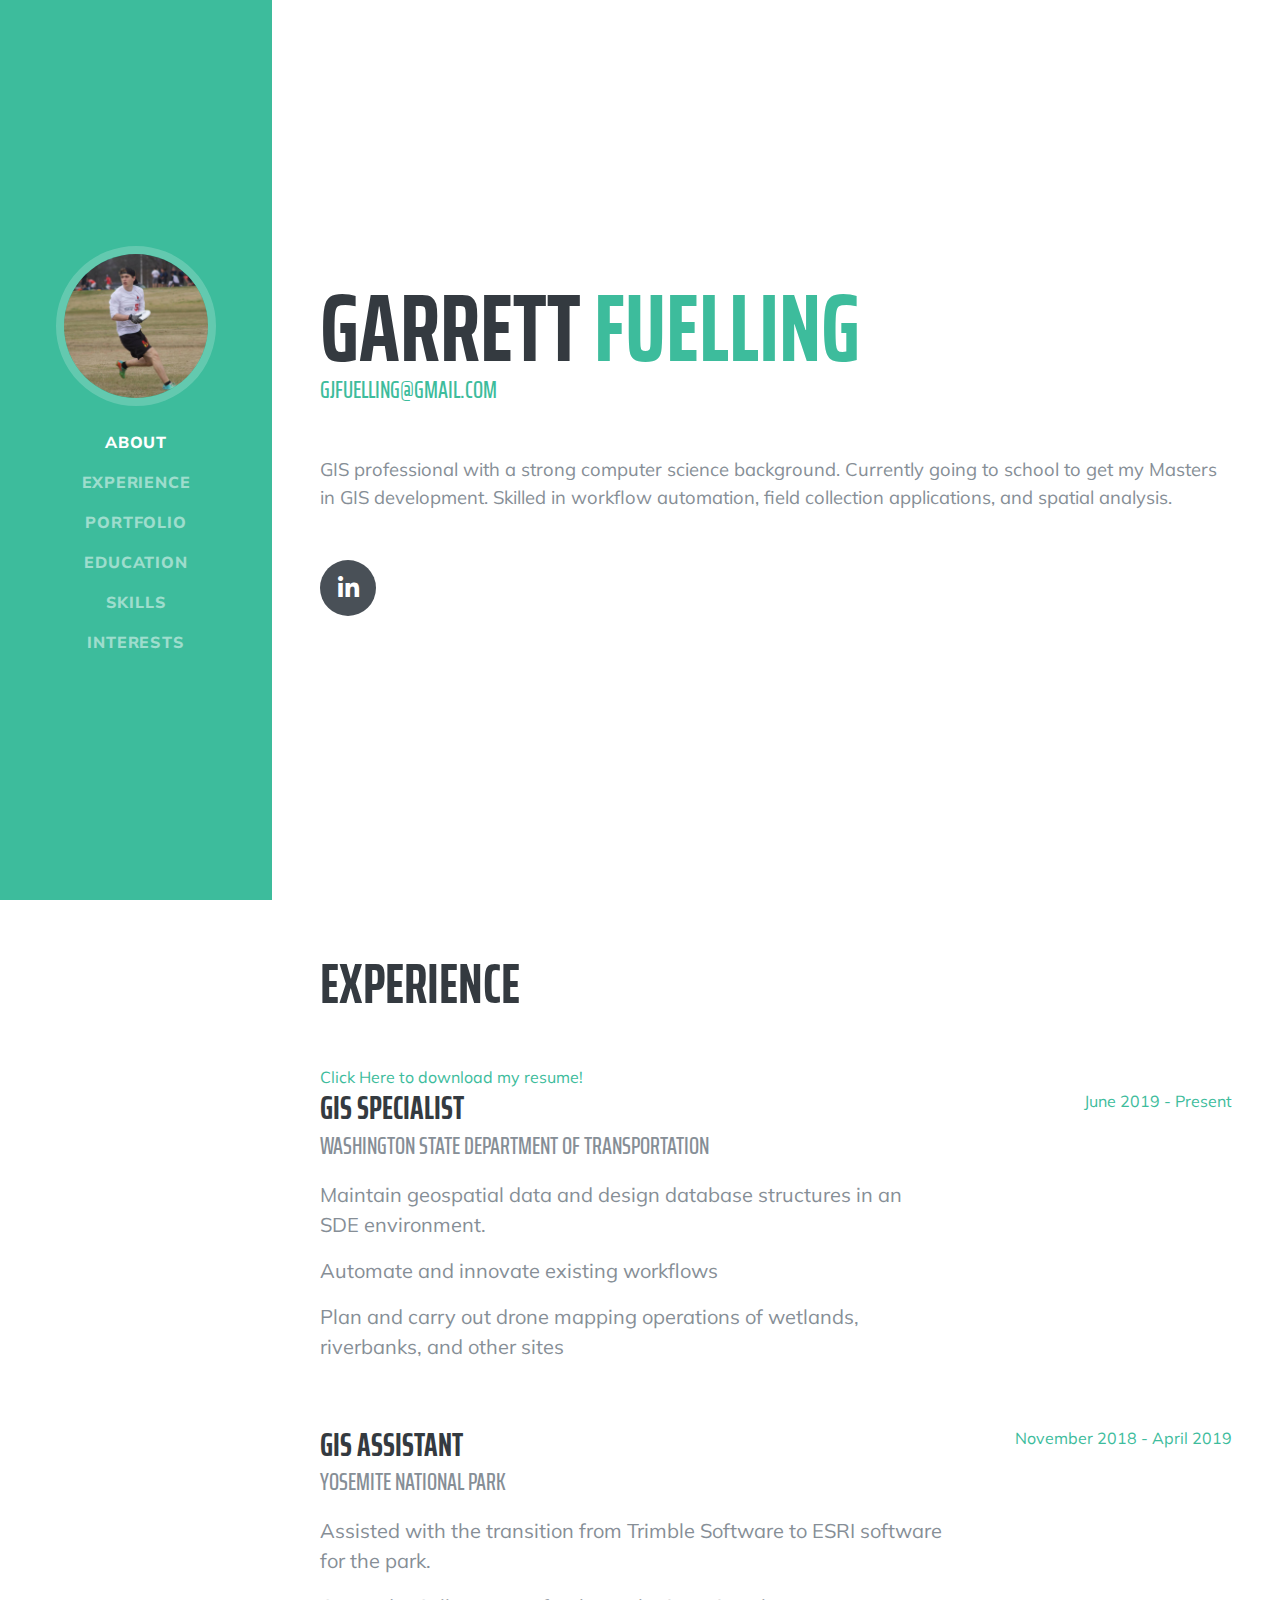
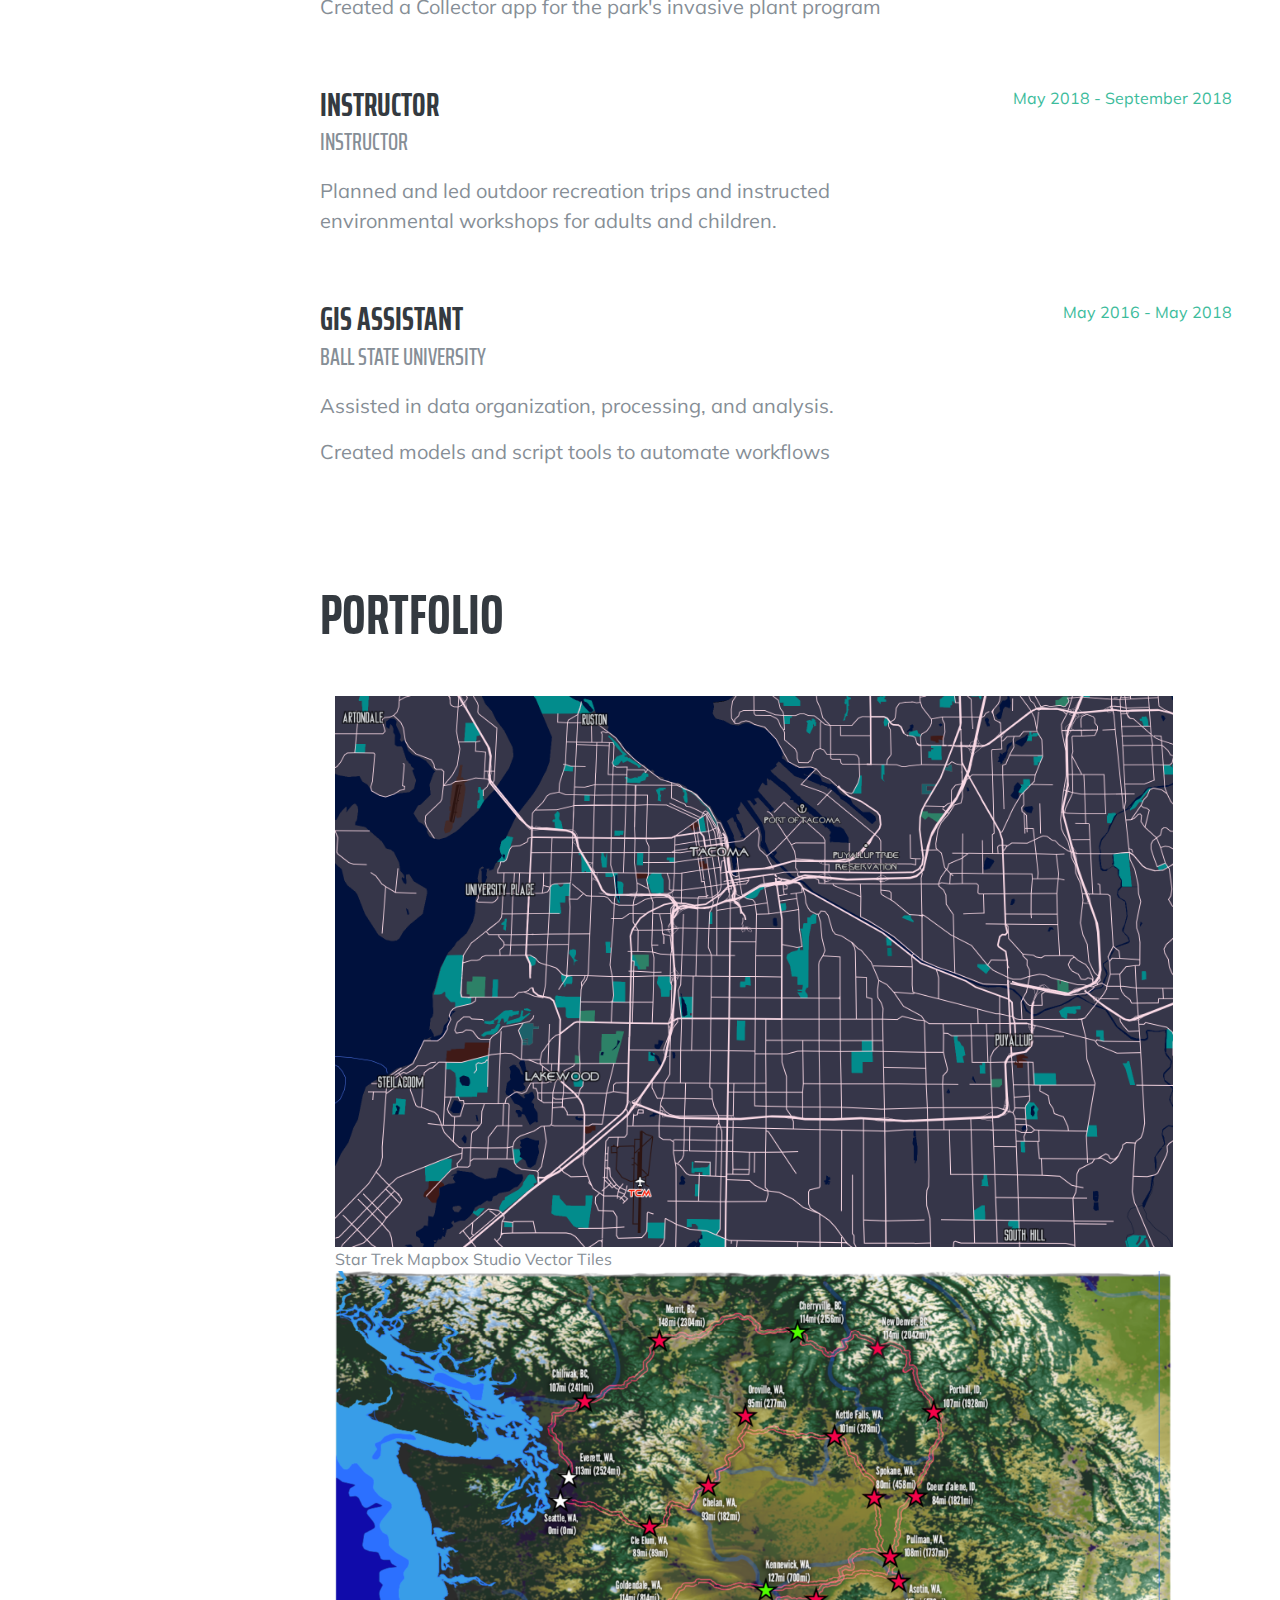
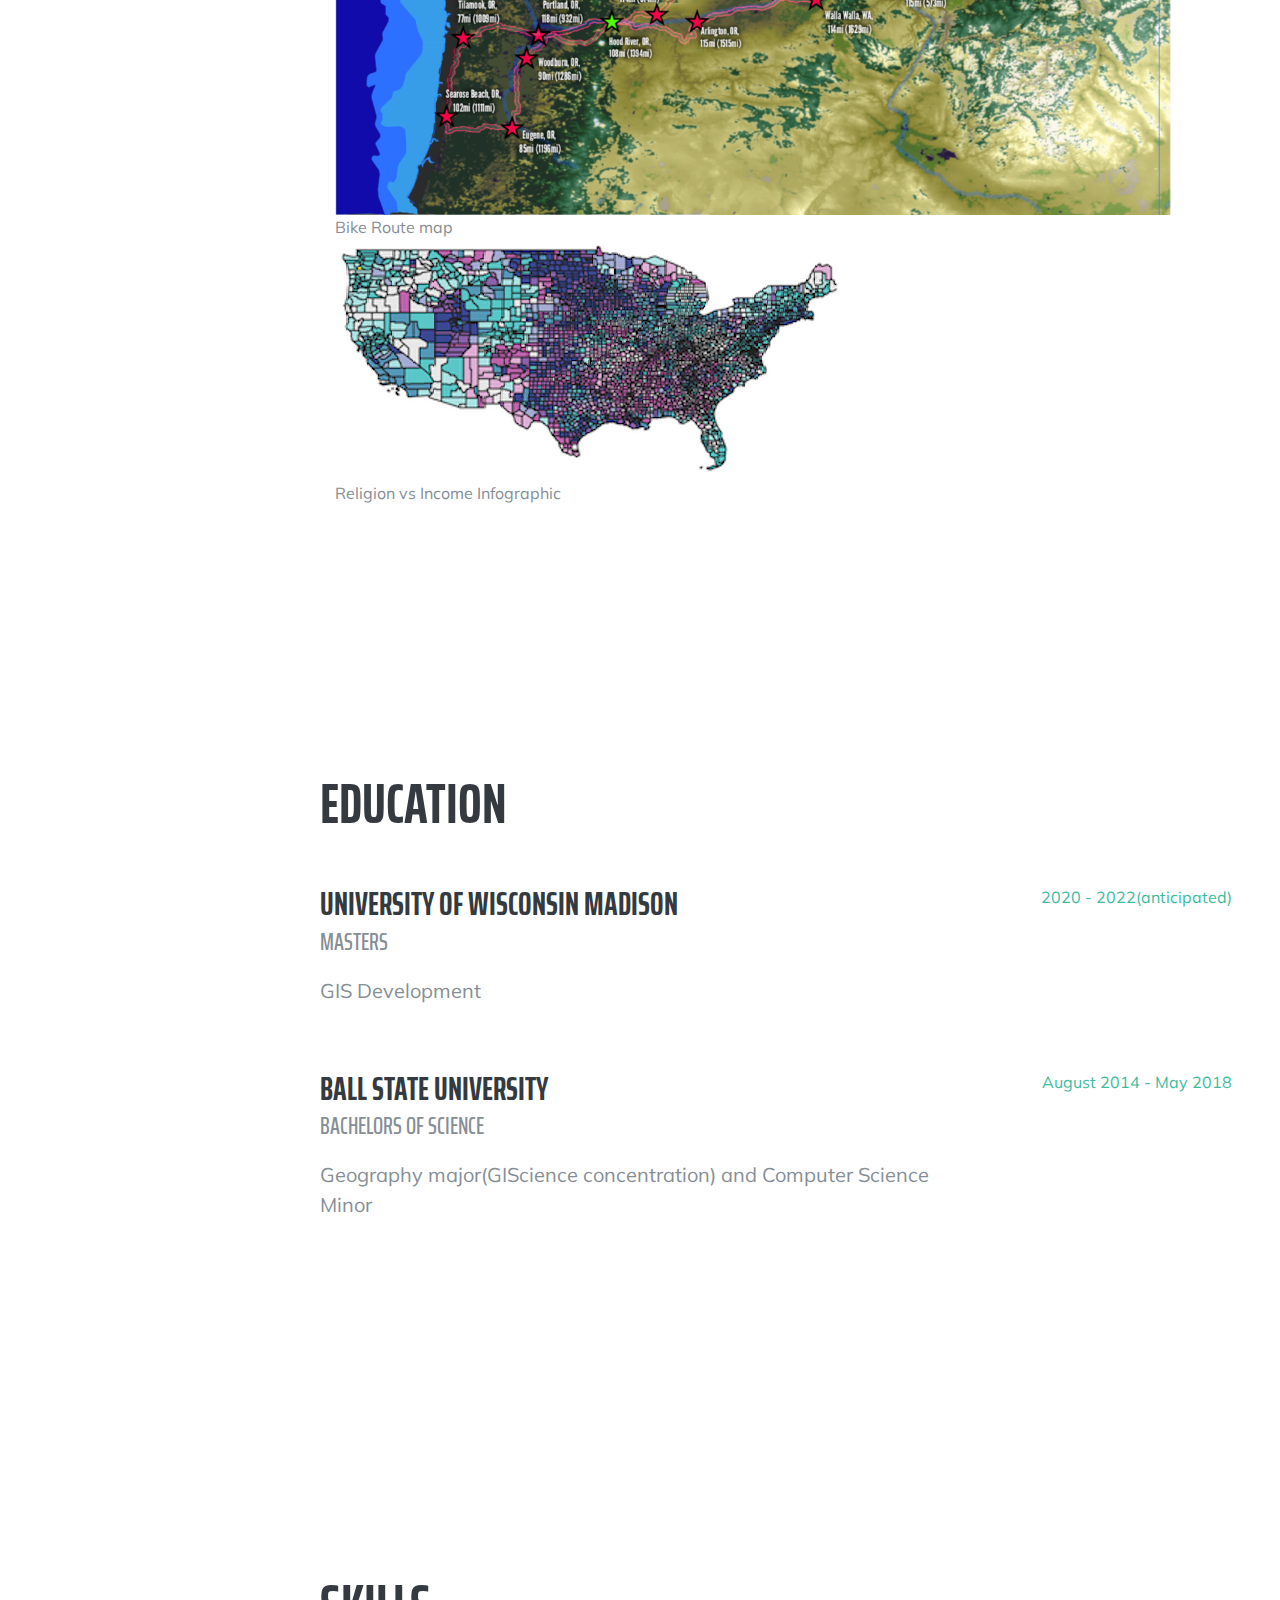
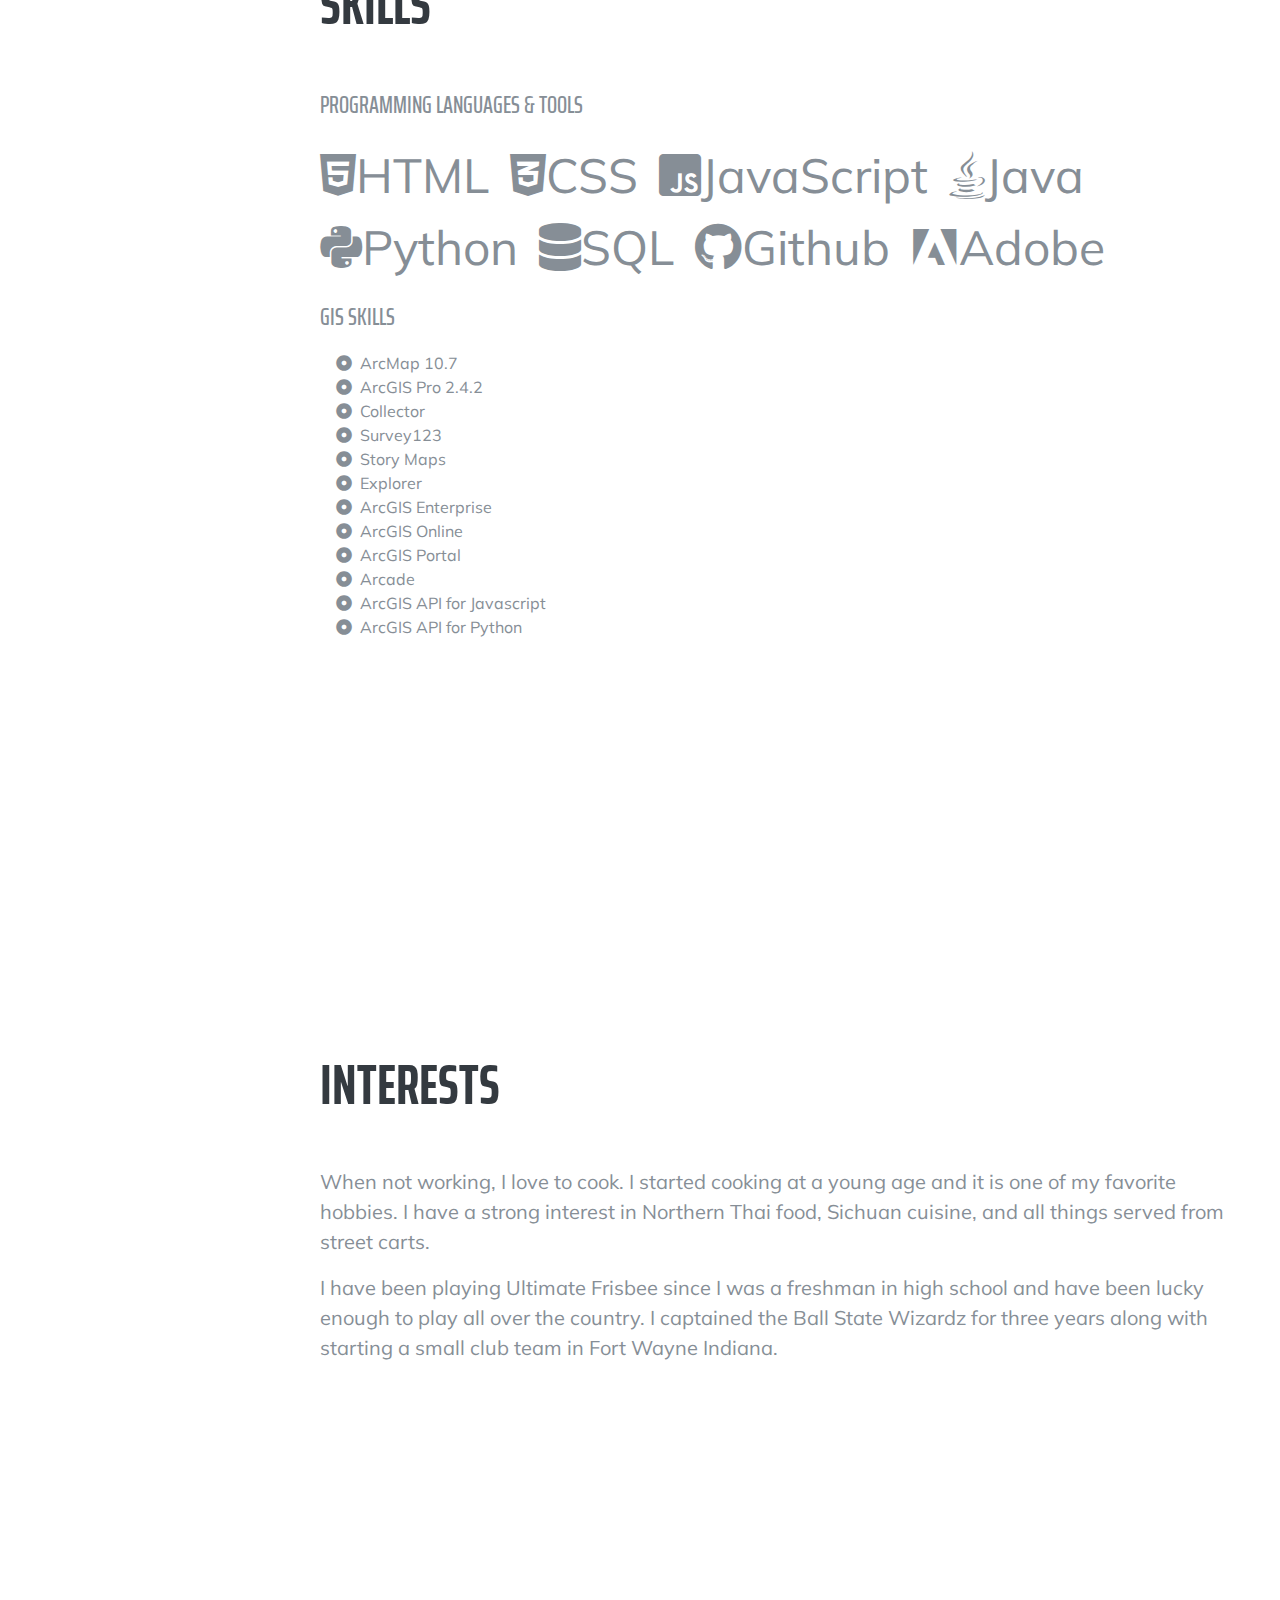
==== index.html @ 29311e6e "Add files via upload" ====
<!DOCTYPE html>
<html lang="en">

<head>

  <meta charset="utf-8">
  <meta name="viewport" content="width=device-width, initial-scale=1, shrink-to-fit=no">
  <meta name="description" content="">
  <meta name="author" content="">

  <title>GarrettFuellingPortfolio</title>

  <!-- Bootstrap core CSS -->
  <link href="vendor/bootstrap/css/bootstrap.min.css" rel="stylesheet">

  <!-- Custom fonts for this template -->
  <link href="https://fonts.googleapis.com/css?family=Saira+Extra+Condensed:500,700" rel="stylesheet">
  <link href="https://fonts.googleapis.com/css?family=Muli:400,400i,800,800i" rel="stylesheet">
  <link href="vendor/fontawesome-free/css/all.min.css" rel="stylesheet">

  <!-- Custom styles for this template -->
  <link href="css/resume.css" rel="stylesheet">

</head>

<body id="page-top">

  <nav class="navbar navbar-expand-lg navbar-dark bg-primary fixed-top" id="sideNav">
    <a class="navbar-brand js-scroll-trigger" href="#page-top">
      <span class="d-block d-lg-none">Garrett Fuelling</span>
      <span class="d-none d-lg-block">
        <img class="img-fluid img-profile rounded-circle mx-auto mb-2" src="assets/Full_Screen_Frisbee.jpg" alt="">
      </span>
    </a>
    <button class="navbar-toggler" type="button" data-toggle="collapse" data-target="#navbarSupportedContent" aria-controls="navbarSupportedContent" aria-expanded="false" aria-label="Toggle navigation">
      <span class="navbar-toggler-icon"></span>
    </button>
    <div class="collapse navbar-collapse" id="navbarSupportedContent">
      <ul class="navbar-nav">
        <li class="nav-item">
          <a class="nav-link js-scroll-trigger" href="#about">About</a>
        </li>
        <li class="nav-item">
          <a class="nav-link js-scroll-trigger" href="#experience">Experience</a>
        </li>
        <li class="nav-item">
          <a class="nav-link js-scroll-trigger" href="#portfolio">Portfolio</a>
        </li>
        <li class="nav-item">
          <a class="nav-link js-scroll-trigger" href="#education">Education</a>
        </li>
        <li class="nav-item">
          <a class="nav-link js-scroll-trigger" href="#skills">Skills</a>
        </li>
        <li class="nav-item">
          <a class="nav-link js-scroll-trigger" href="#interests">Interests</a>
        </li>
      </ul>
    </div>
  </nav>

  <div class="container-fluid p-0">

    <section class="resume-section p-3 p-lg-5 d-flex align-items-center" id="about">
      <div class="w-100">
        <h1 class="mb-0">Garrett
          <span class="text-primary">Fuelling</span>
        </h1>
        <div class="subheading mb-5">
          <a href="mailto:gjfuelling@gmail.com">gjfuelling@gmail.com</a>
        </div>
        <p class="lead mb-5">GIS professional with a strong computer science background. Currently going to school to get my Masters in GIS development. Skilled in workflow automation, field collection applications, and spatial analysis.</p>
        <div class="social-icons">
          <a href="https://www.linkedin.com/in/garrett-fuelling-429105181/">
            <i class="fab fa-linkedin-in"></i>
          </a>
          <!-- <a href="#">
            <i class="fab fa-github"></i>
          </a> -->
        </div>
      </div>
    </section>

    <hr class="m-0">

    <section class="resume-section p-3 p-lg-5 d-flex justify-content-center" id="experience">
      <div class="w-100">
        <h2 class="mb-5">Experience</h2>
<a href ="assets/Resume_4_27.pdf">Click Here to download my resume!</a>
        <div class="resume-item d-flex flex-column flex-md-row justify-content-between mb-5">
          <div class="resume-content">
            <h3 class="mb-0">GIS Specialist</h3>
            <div class="subheading mb-3">Washington State Department of Transportation</div>
            <p>Maintain geospatial data and design database structures in an SDE environment.</p>
            <p>Automate and innovate existing workflows</p>
            <p>Plan and carry out drone mapping operations of wetlands, riverbanks, and other sites</p>
          </div>
          <div class="resume-date text-md-right">
            <span class="text-primary">June 2019 - Present</span>
          </div>
        </div>

        <div class="resume-item d-flex flex-column flex-md-row justify-content-between mb-5">
          <div class="resume-content">
            <h3 class="mb-0">GIS Assistant</h3>
            <div class="subheading mb-3">Yosemite National Park</div>
            <p>Assisted with the transition from Trimble Software to ESRI software for the park.</p>
            <p>Created a Collector app for the park's invasive plant program</p>
          </div>
          <div class="resume-date text-md-right">
            <span class="text-primary">November 2018 - April 2019</span>
          </div>
        </div>

        <div class="resume-item d-flex flex-column flex-md-row justify-content-between mb-5">
          <div class="resume-content">
            <h3 class="mb-0">Instructor</h3>
            <div class="subheading mb-3">Instructor</div>
            <p>Planned and led outdoor recreation trips and instructed environmental workshops for adults and children.</p>
          </div>
          <div class="resume-date text-md-right">
            <span class="text-primary">May 2018 - September 2018</span>
          </div>
        </div>

        <div class="resume-item d-flex flex-column flex-md-row justify-content-between">
          <div class="resume-content">
            <h3 class="mb-0">GIS Assistant</h3>
            <div class="subheading mb-3">Ball State University</div>
            <p>Assisted in data organization, processing, and analysis.</p>
            <p>Created models and script tools to automate workflows</p>
          </div>
          <div class="resume-date text-md-right">
            <span class="text-primary">May 2016 - May 2018</span>
          </div>
        </div>

      </div>

    </section>

  <hr class="m-0">

  <!-- <div class="w-100">
  <h2 class="mb-5">Portfolio</h2> -->

<section class="resume-section p-3 p-lg-5 d-flex align-items-center" id="portfolio">
  <div class="w-100">
    <h2 class="mb-5">Portfolio</h2>
  <div class="container">
    <div class="thumbnail portfolio-thumbnail">
          <a href="portfolio/StarTrek.html">
            <img class="link_image" src="assets/StarTrekMapbox.png" alt="Star Trek Mapbox"/>
          </a>
          <br>Star Trek Mapbox Studio Vector Tiles
        </div>
      </div>
      <div class="container">
        <div class="thumbnail portfolio-thumbnail">
          <a href="portfolio/BikeRoute.html">
            <img class="link_image" src="assets/Lab2thumbnail.png" alt="Bike Route Map" />
          </a>
          <br>Bike Route map
        </div>
      </div>
      <div class="container">
        <div class="thumbnail portfolio-thumbnail">
          <a href="portfolio/Infographic.html">
            <img class="link_image" src="assets/Test2.png" alt="Religion vs Income" />
          </a>
          <br>Religion vs Income Infographic
        </div>
      </div>
    </div>
  </div>
</div>
</section>

    <section class="resume-section p-3 p-lg-5 d-flex align-items-center" id="education">
      <div class="w-100">
        <h2 class="mb-5">Education</h2>

        <div class="resume-item d-flex flex-column flex-md-row justify-content-between mb-5">
          <div class="resume-content">
            <h3 class="mb-0">University of Wisconsin Madison</h3>
            <div class="subheading mb-3">Masters</div>
            <p>GIS Development</p>
          </div>
          <div class="resume-date text-md-right">
            <span class="text-primary">2020 - 2022(anticipated)</span>
          </div>
        </div>

        <div class="resume-item d-flex flex-column flex-md-row justify-content-between">
          <div class="resume-content">
            <h3 class="mb-0">Ball State University</h3>
            <div class="subheading mb-3">Bachelors of Science</div>
            <p>Geography major(GIScience concentration) and Computer Science Minor</p>
          </div>
          <div class="resume-date text-md-right">
            <span class="text-primary">August 2014 - May 2018</span>
          </div>
        </div>

      </div>
    </section>

    <hr class="m-0">

    <section class="resume-section p-3 p-lg-5 d-flex align-items-center" id="skills">
      <div class="w-100">
        <h2 class="mb-5">Skills</h2>

        <div class="subheading mb-3">Programming Languages &amp; Tools</div>
        <ul class="list-inline dev-icons">
          <li class="list-inline-item">
            <i class="fab fa-html5"></i>HTML
          </li>
          <li class="list-inline-item">
            <i class="fab fa-css3-alt"></i>CSS
          </li>
          <li class="list-inline-item">
            <i class="fab fa-js-square"></i>JavaScript
          </li>
          <li class="list-inline-item">
            <i class="fab fa-java"></i>Java
          </li>
          <li class="list-inline-item">
            <i class="fab fa-python"></i>Python
          </li>
          <li class="list-inline-item">
            <i class="fas fa-database"></i>SQL
          </li>
          <li class="list-inline-item">
            <i class="fab fa-github"></i>Github
          </li>
          <li class="list-inline-item">
            <i class="fab fa-adobe"></i>Adobe
          </li>
        </ul>

        <div class="subheading mb-3">GIS skills</div>
        <ul class="fa-ul mb-0">
          <li>
            <i class="fa-li fa fa-dot-circle"></i>
            ArcMap 10.7</li>
          <li>
            <i class="fa-li fa fa-dot-circle"></i>
            ArcGIS Pro 2.4.2</li>
          <li>
            <i class="fa-li fa fa-dot-circle"></i>
            Collector</li>
          <li>
            <i class="fa-li fa fa-dot-circle"></i>
            Survey123</li>
          <li>
            <i class="fa-li fa fa-dot-circle"></i>
            Story Maps</li>
          <li>
            <i class="fa-li fa fa-dot-circle"></i>
            Explorer</li>
          <li>
            <i class="fa-li fa fa-dot-circle"></i>
            ArcGIS Enterprise</li>
          <li>
            <i class="fa-li fa fa-dot-circle"></i>
            ArcGIS Online</li>
          <li>
            <i class="fa-li fa fa-dot-circle"></i>
            ArcGIS Portal</li>
          <li>
            <i class="fa-li fa fa-dot-circle"></i>
            Arcade</li>
          <li>
            <i class="fa-li fa fa-dot-circle"></i>
            ArcGIS API for Javascript</li>
          <li>
            <i class="fa-li fa fa-dot-circle"></i>
            ArcGIS API for Python</li>
        </ul>
      </div>
    </section>

    <hr class="m-0">

    <section class="resume-section p-3 p-lg-5 d-flex align-items-center" id="interests">
      <div class="w-100">
        <h2 class="mb-5">Interests</h2>
        <p>When not working, I love to cook. I started cooking at a young age and it is one of my favorite hobbies. I have a strong interest in Northern Thai food, Sichuan cuisine, and all things served from street carts.</p>
        <p class="mb-0">I have been playing Ultimate Frisbee since I was a freshman in high school and have been lucky enough to play all over the country. I captained the Ball State Wizardz for three years along with starting a small club team in Fort Wayne Indiana.</p>
      </div>
    </section>

    <hr class="m-0">

    <!-- <section class="resume-section p-3 p-lg-5 d-flex align-items-center" id="awards">
      <div class="w-100">
        <h2 class="mb-5">Awards &amp; Certifications</h2>
        <ul class="fa-ul mb-0">
          <li>
            <i class="fa-li fa fa-trophy text-warning"></i>
            Google Analytics Certified Developer</li>
          <li>
            <i class="fa-li fa fa-trophy text-warning"></i>
            Mobile Web Specialist - Google Certification</li>
          <li>
            <i class="fa-li fa fa-trophy text-warning"></i>
            1<sup>st</sup>
            Place - University of Colorado Boulder - Emerging Tech Competition 2009</li>
          <li>
            <i class="fa-li fa fa-trophy text-warning"></i>
            1<sup>st</sup>
            Place - University of Colorado Boulder - Adobe Creative Jam 2008 (UI Design Category)</li>
          <li>
            <i class="fa-li fa fa-trophy text-warning"></i>
            2<sup>nd</sup>
            Place - University of Colorado Boulder - Emerging Tech Competition 2008</li>
          <li>
            <i class="fa-li fa fa-trophy text-warning"></i>
            1<sup>st</sup>
            Place - James Buchanan High School - Hackathon 2006</li>
          <li>
            <i class="fa-li fa fa-trophy text-warning"></i>
            3<sup>rd</sup>
            Place - James Buchanan High School - Hackathon 2005</li>
        </ul>
      </div>
    </section> -->

  </div>

  <!-- Bootstrap core JavaScript -->
  <script src="vendor/jquery/jquery.min.js"></script>
  <script src="vendor/bootstrap/js/bootstrap.bundle.min.js"></script>

  <!-- Plugin JavaScript -->
  <script src="vendor/jquery-easing/jquery.easing.min.js"></script>

  <!-- Custom scripts for this template -->
  <script src="js/resume.min.js"></script>

</body>

</html>
---- css/resume.css ----
/*!
 * Start Bootstrap - Resume v5.0.8 (https://startbootstrap.com/template-overviews/resume)
 * Copyright 2013-2019 Start Bootstrap
 * Licensed under MIT (https://github.com/BlackrockDigital/startbootstrap-resume/blob/master/LICENSE)
 */

body {
  font-family: 'Muli', -apple-system, BlinkMacSystemFont, 'Segoe UI', Roboto, 'Helvetica Neue', Arial, sans-serif, 'Apple Color Emoji', 'Segoe UI Emoji', 'Segoe UI Symbol', 'Noto Color Emoji';
  padding-top: 54px;
  color: #868e96;
}

@media (min-width: 992px) {
  body {
    padding-top: 0;
    padding-left: 17rem;
  }
}

h1,
h2,
h3,
h4,
h5,
h6 {
  font-family: 'Saira Extra Condensed', -apple-system, BlinkMacSystemFont, 'Segoe UI', Roboto, 'Helvetica Neue', Arial, sans-serif, 'Apple Color Emoji', 'Segoe UI Emoji', 'Segoe UI Symbol', 'Noto Color Emoji';
  font-weight: 700;
  text-transform: uppercase;
  color: #343a40;
}

h1 {
  font-size: 6rem;
  line-height: 5.5rem;
}

h2 {
  font-size: 3.5rem;
}

h3 {
  font-size: 2rem;
}

p.lead {
  font-size: 1.15rem;
  font-weight: 400;
}

.subheading {
  text-transform: uppercase;
  font-weight: 500;
  font-family: 'Saira Extra Condensed', -apple-system, BlinkMacSystemFont, 'Segoe UI', Roboto, 'Helvetica Neue', Arial, sans-serif, 'Apple Color Emoji', 'Segoe UI Emoji', 'Segoe UI Symbol', 'Noto Color Emoji';
  font-size: 1.5rem;
}

.social-icons a {
  display: inline-block;
  height: 3.5rem;
  width: 3.5rem;
  background-color: #495057;
  color: #fff !important;
  border-radius: 100%;
  text-align: center;
  font-size: 1.5rem;
  line-height: 3.5rem;
  margin-right: 1rem;
}

.social-icons a:last-child {
  margin-right: 0;
}

.social-icons a:hover {
  background-color: #BD5D38;
}

.dev-icons {
  font-size: 3rem;
}

.dev-icons .list-inline-item i:hover {
  color: #BD5D38;
}

#sideNav .navbar-nav .nav-item .nav-link {
  font-weight: 800;
  letter-spacing: 0.05rem;
  text-transform: uppercase;
}

#sideNav .navbar-toggler:focus {
  outline-color: #3DBC9C;
}

@media (min-width: 992px) {
  #sideNav {
    text-align: center;
    position: fixed;
    top: 0;
    left: 0;
    display: flex;
    flex-direction: column;
    width: 17rem;
    height: 100vh;
  }
  #sideNav .navbar-brand {
    display: flex;
    margin: auto auto 0;
    padding: 0.5rem;
  }
  #sideNav .navbar-brand .img-profile {
    max-width: 10rem;
    max-height: 10rem;
    border: 0.5rem solid rgba(255, 255, 255, 0.2);
  }
  #sideNav .navbar-collapse {
    display: flex;
    align-items: flex-start;
    flex-grow: 0;
    width: 100%;
    margin-bottom: auto;
  }
  #sideNav .navbar-collapse .navbar-nav {
    flex-direction: column;
    width: 100%;
  }
  #sideNav .navbar-collapse .navbar-nav .nav-item {
    display: block;
  }
  #sideNav .navbar-collapse .navbar-nav .nav-item .nav-link {
    display: block;
  }
}

section.resume-section {
  padding-top: 5rem !important;
  padding-bottom: 5rem !important;
  max-width: 75rem;
}

section.resume-section .resume-item .resume-date {
  min-width: none;
}

@media (min-width: 768px) {
  section.resume-section {
    min-height: 100vh;
  }
  section.resume-section .resume-item .resume-date {
    min-width: 18rem;
  }
}

@media (min-width: 992px) {
  section.resume-section {
    padding-top: 3rem !important;
    padding-bottom: 3rem !important;
  }
}

.bg-primary {
  background-color: #3DBC9C !important;
}

.text-primary {
  color: #3DBC9C !important;
}

a {
  color: #3DBC9C;
}

a:hover, a:focus, a:active {
  color: #824027;
}

/*** Portfolio pieces ***/
.portfolio-thumbnail {
  background-color: #fff;
  border-color: #3DBC9C;
  border-width: 2px;
  width: 95%;
}

.portfolio-thumbnail:hover {
  border-color: #EF9088;
}

.portfolio-title {
  font-weight: bold;
}

#about-world {
  max-height: 200px;
}

.resume h3 {
  font-weight: bold;
}

hr {
  border-color: white;
  border-width: 2px;
}

p {
  font-size: 20px;
}

a {
  color: #3DBC9C;
}

img.link_image {
  max-width: 100%;
  height: auto;
}
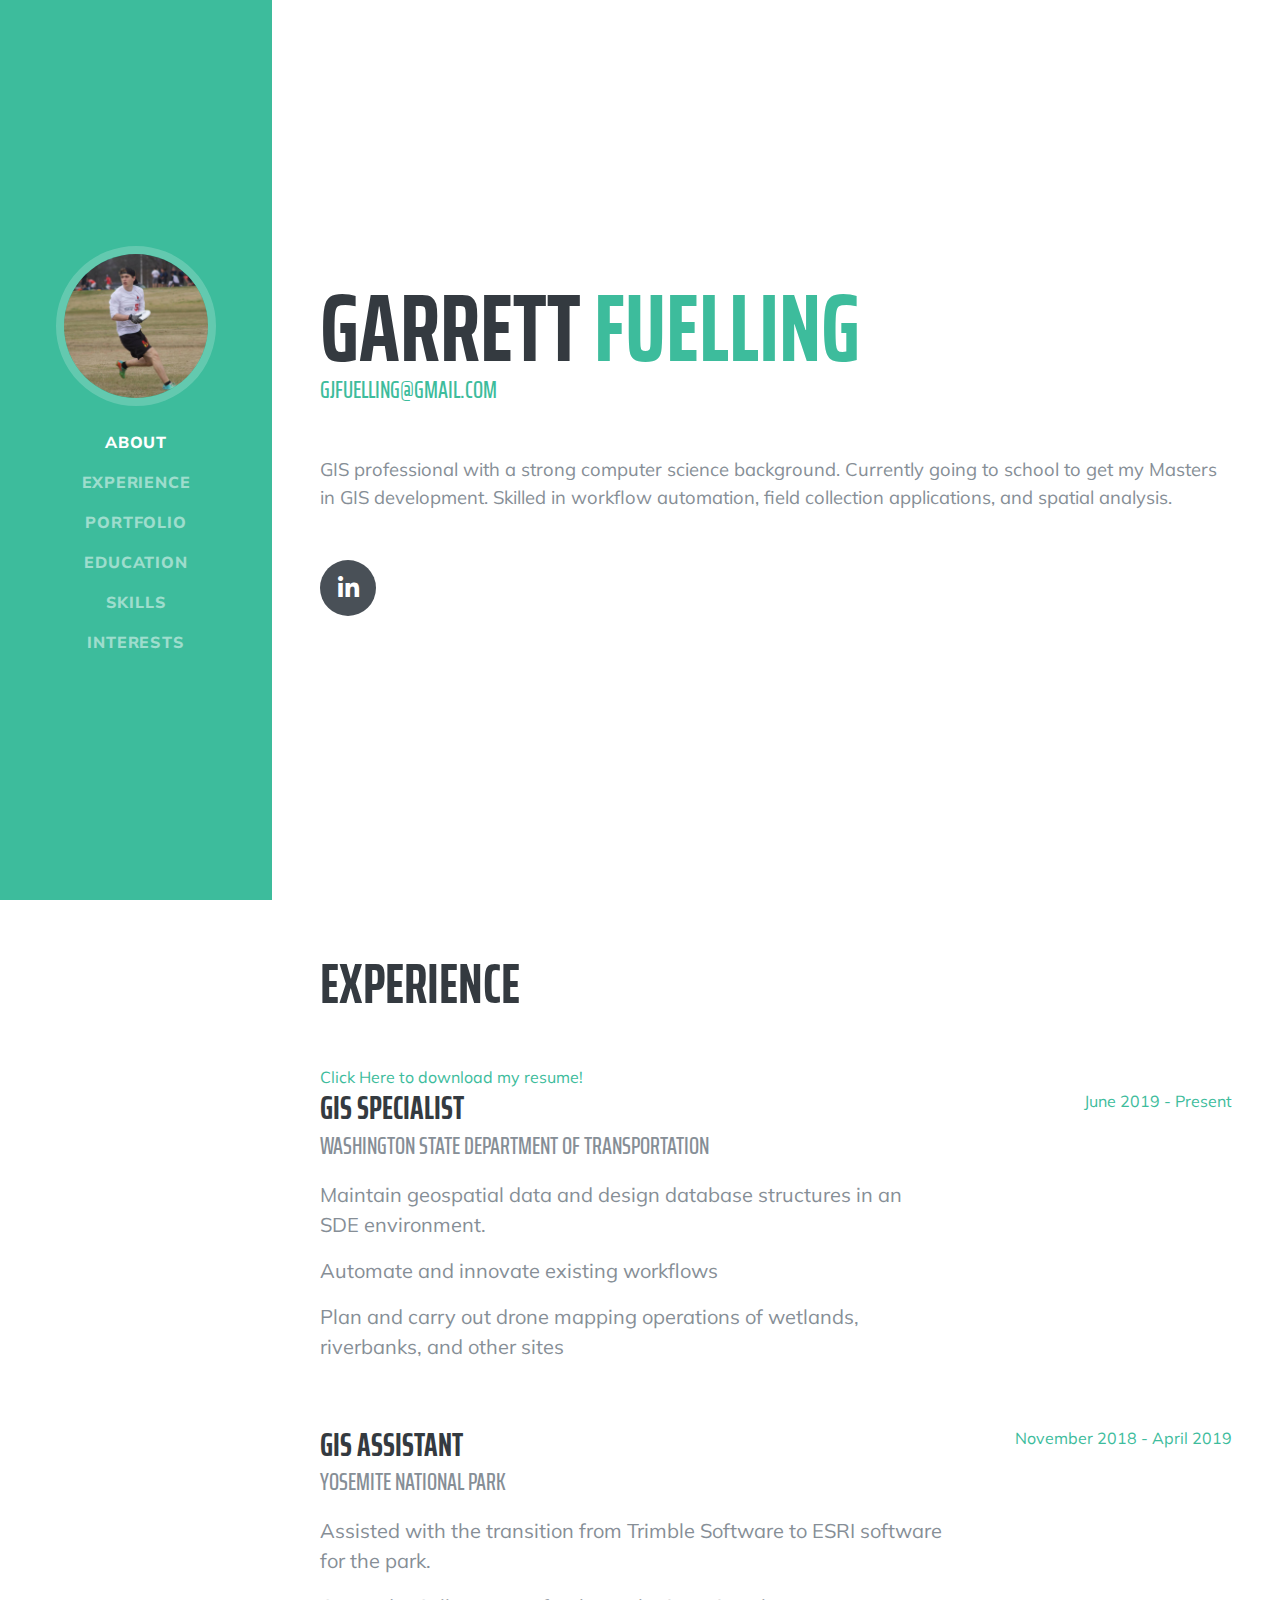
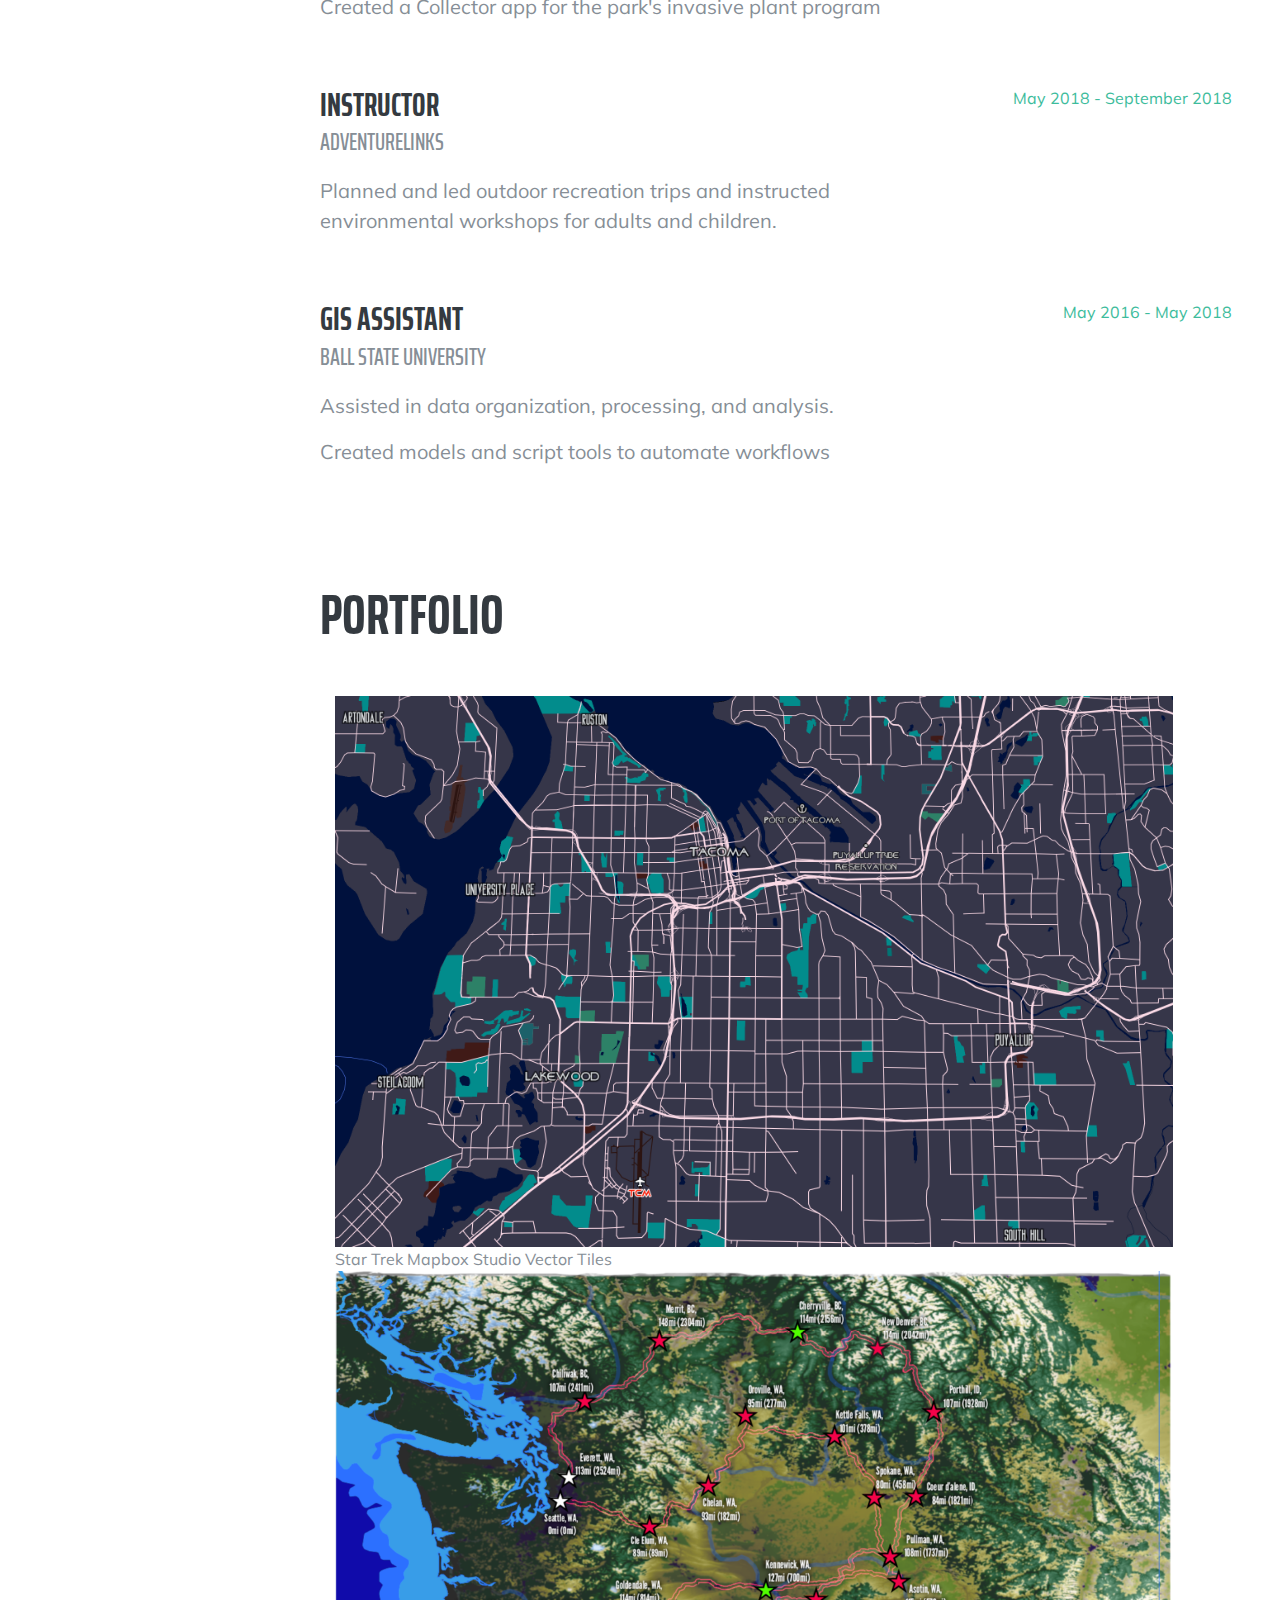
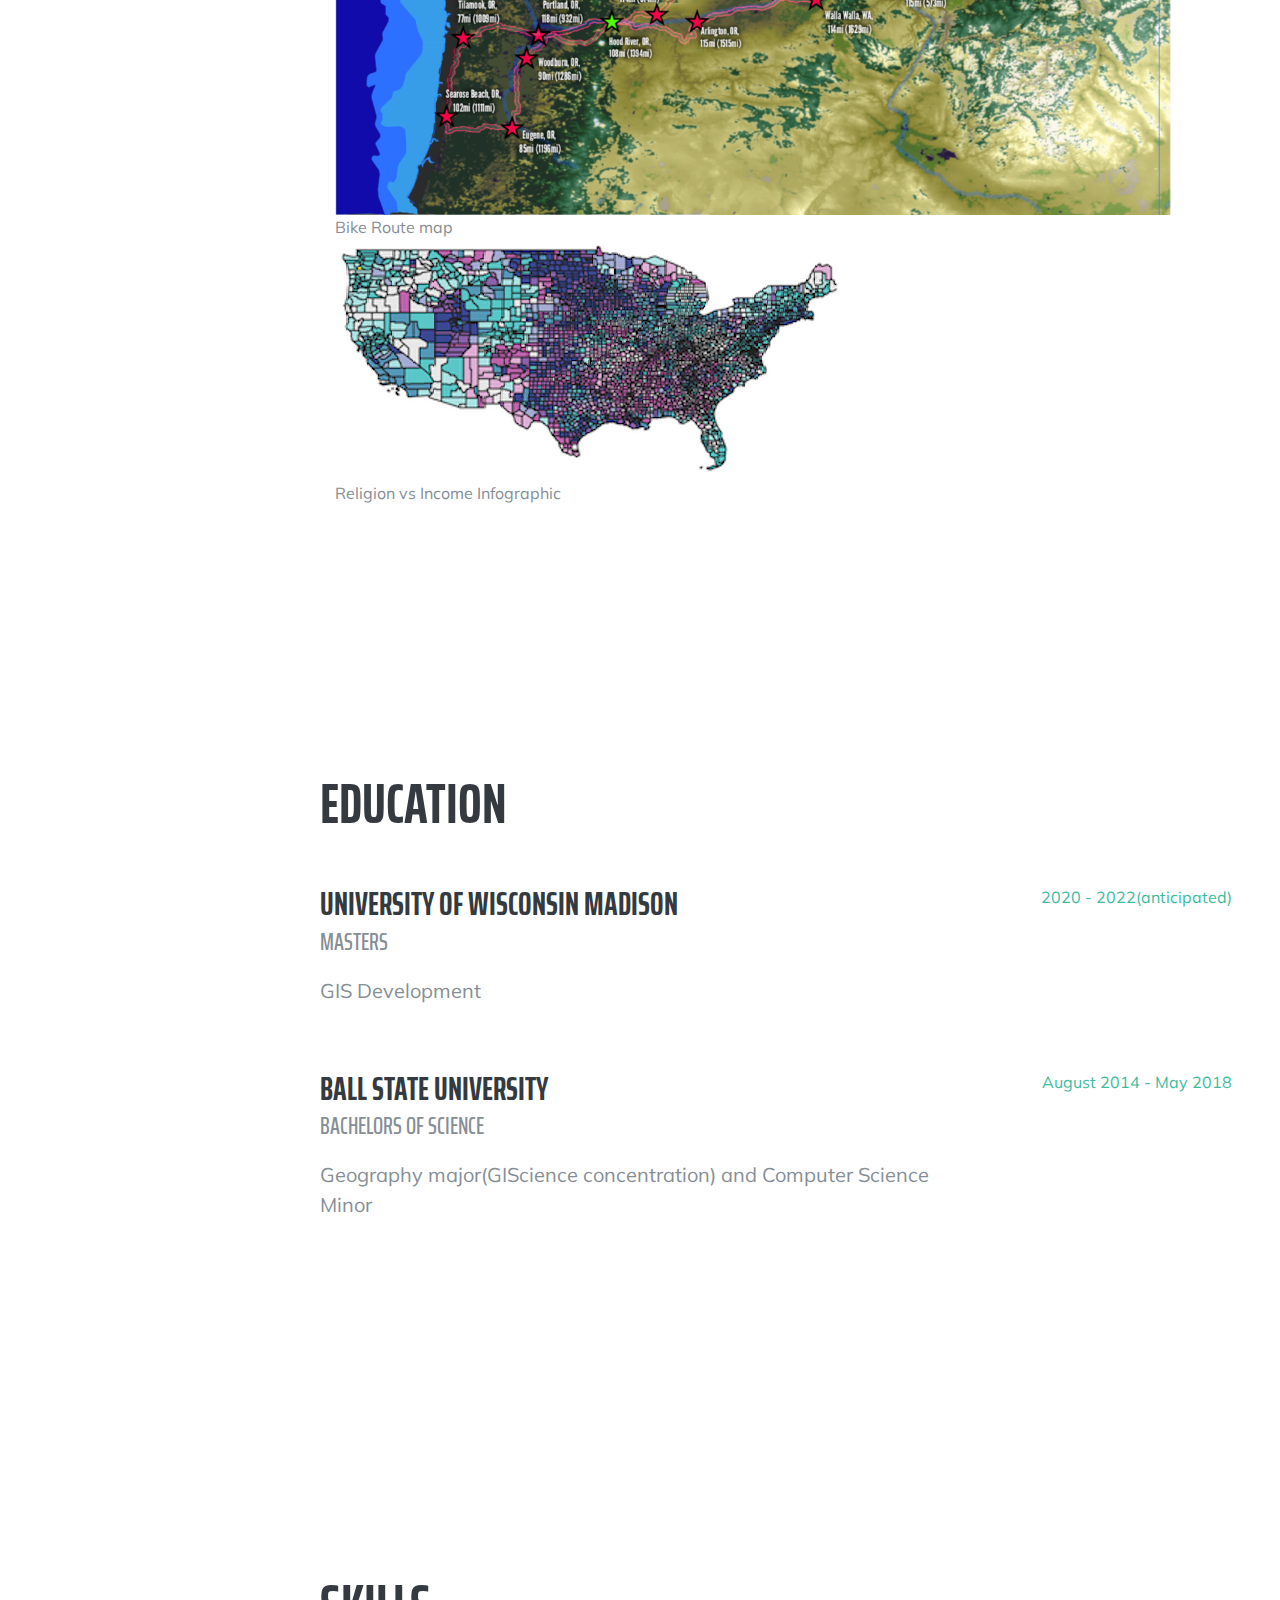
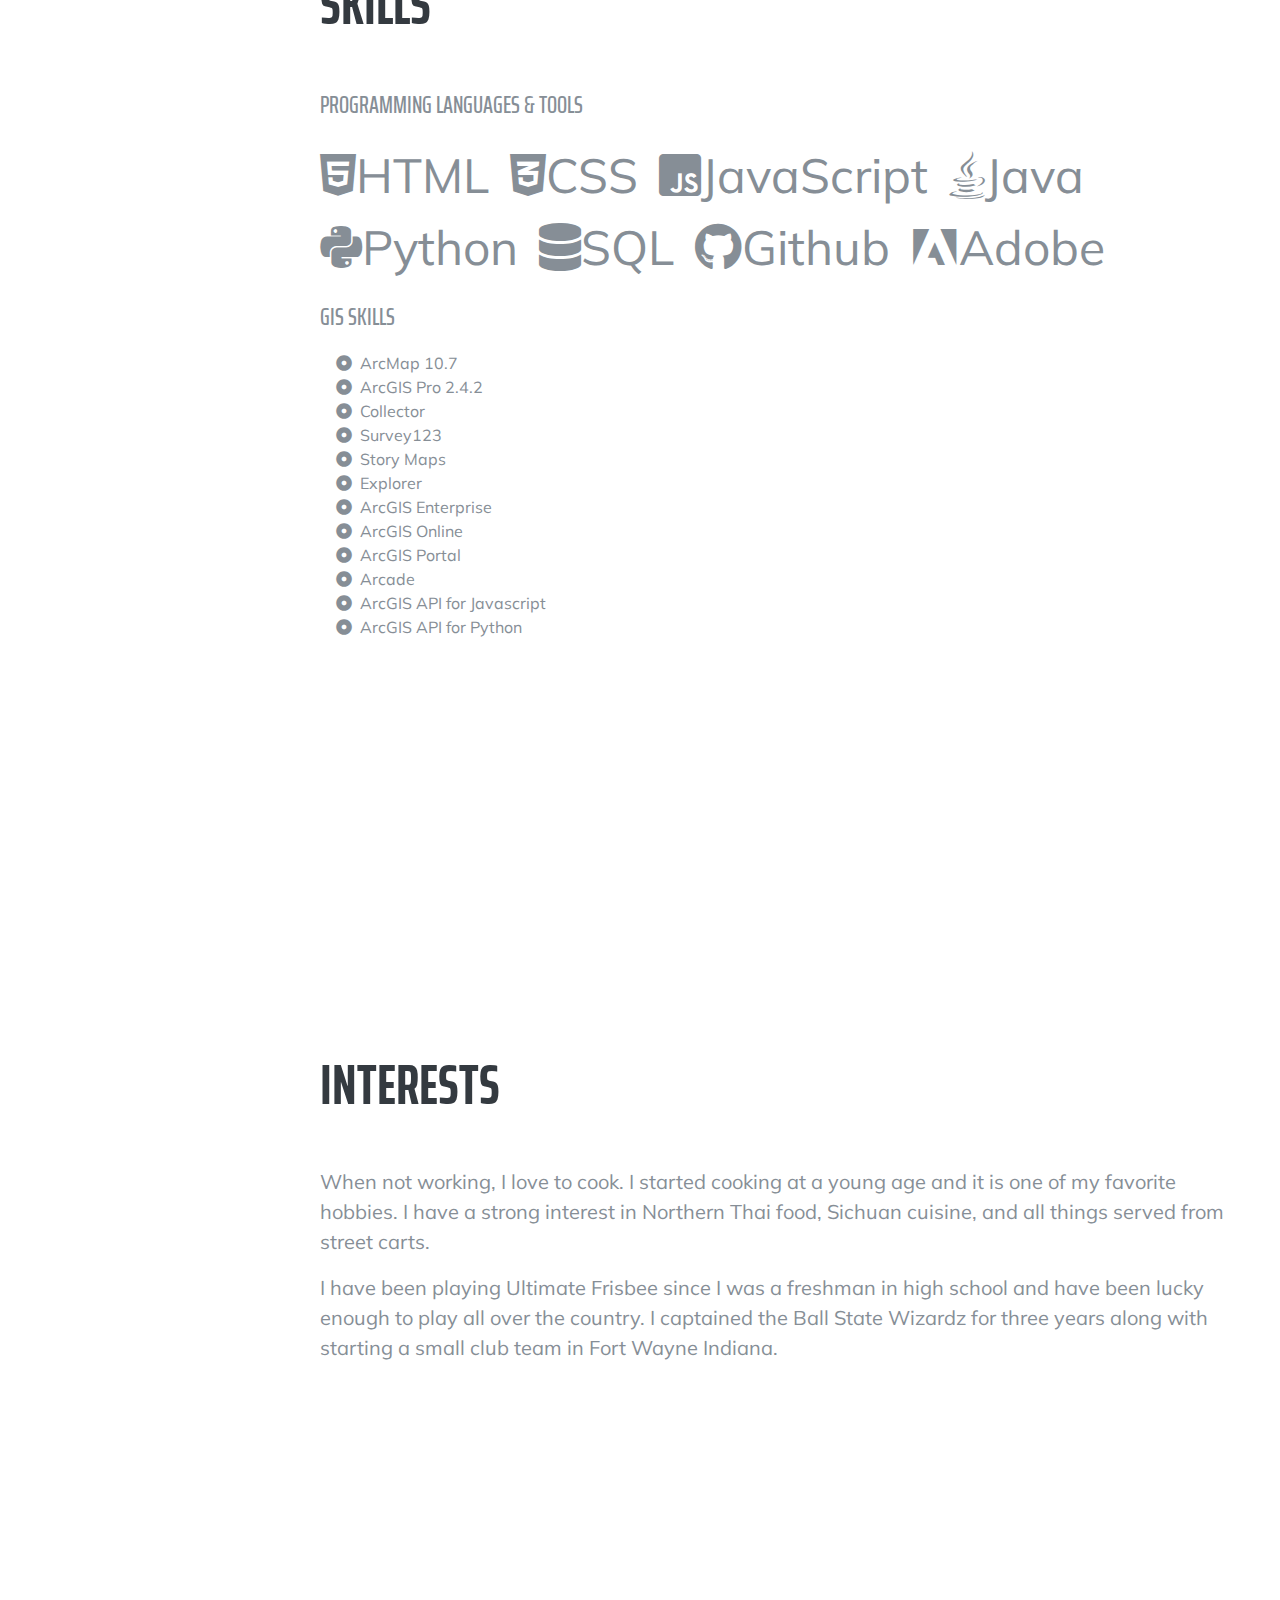
==== commit c85ff585: "Update index.html" ====
--- a/index.html
+++ b/index.html
@@ -29,7 +29,7 @@
     <a class="navbar-brand js-scroll-trigger" href="#page-top">
       <span class="d-block d-lg-none">Garrett Fuelling</span>
       <span class="d-none d-lg-block">
-        <img class="img-fluid img-profile rounded-circle mx-auto mb-2" src="assets/Full_Screen_Frisbee.jpg" alt="">
+        <img class="img-fluid img-profile rounded-circle mx-auto mb-2" src="assets/Full_Screen_Frisbee.jpg" alt="Picture">
       </span>
     </a>
     <button class="navbar-toggler" type="button" data-toggle="collapse" data-target="#navbarSupportedContent" aria-controls="navbarSupportedContent" aria-expanded="false" aria-label="Toggle navigation">
@@ -115,7 +115,7 @@
         <div class="resume-item d-flex flex-column flex-md-row justify-content-between mb-5">
           <div class="resume-content">
             <h3 class="mb-0">Instructor</h3>
-            <div class="subheading mb-3">Instructor</div>
+            <div class="subheading mb-3">AdventureLinks</div>
             <p>Planned and led outdoor recreation trips and instructed environmental workshops for adults and children.</p>
           </div>
           <div class="resume-date text-md-right">
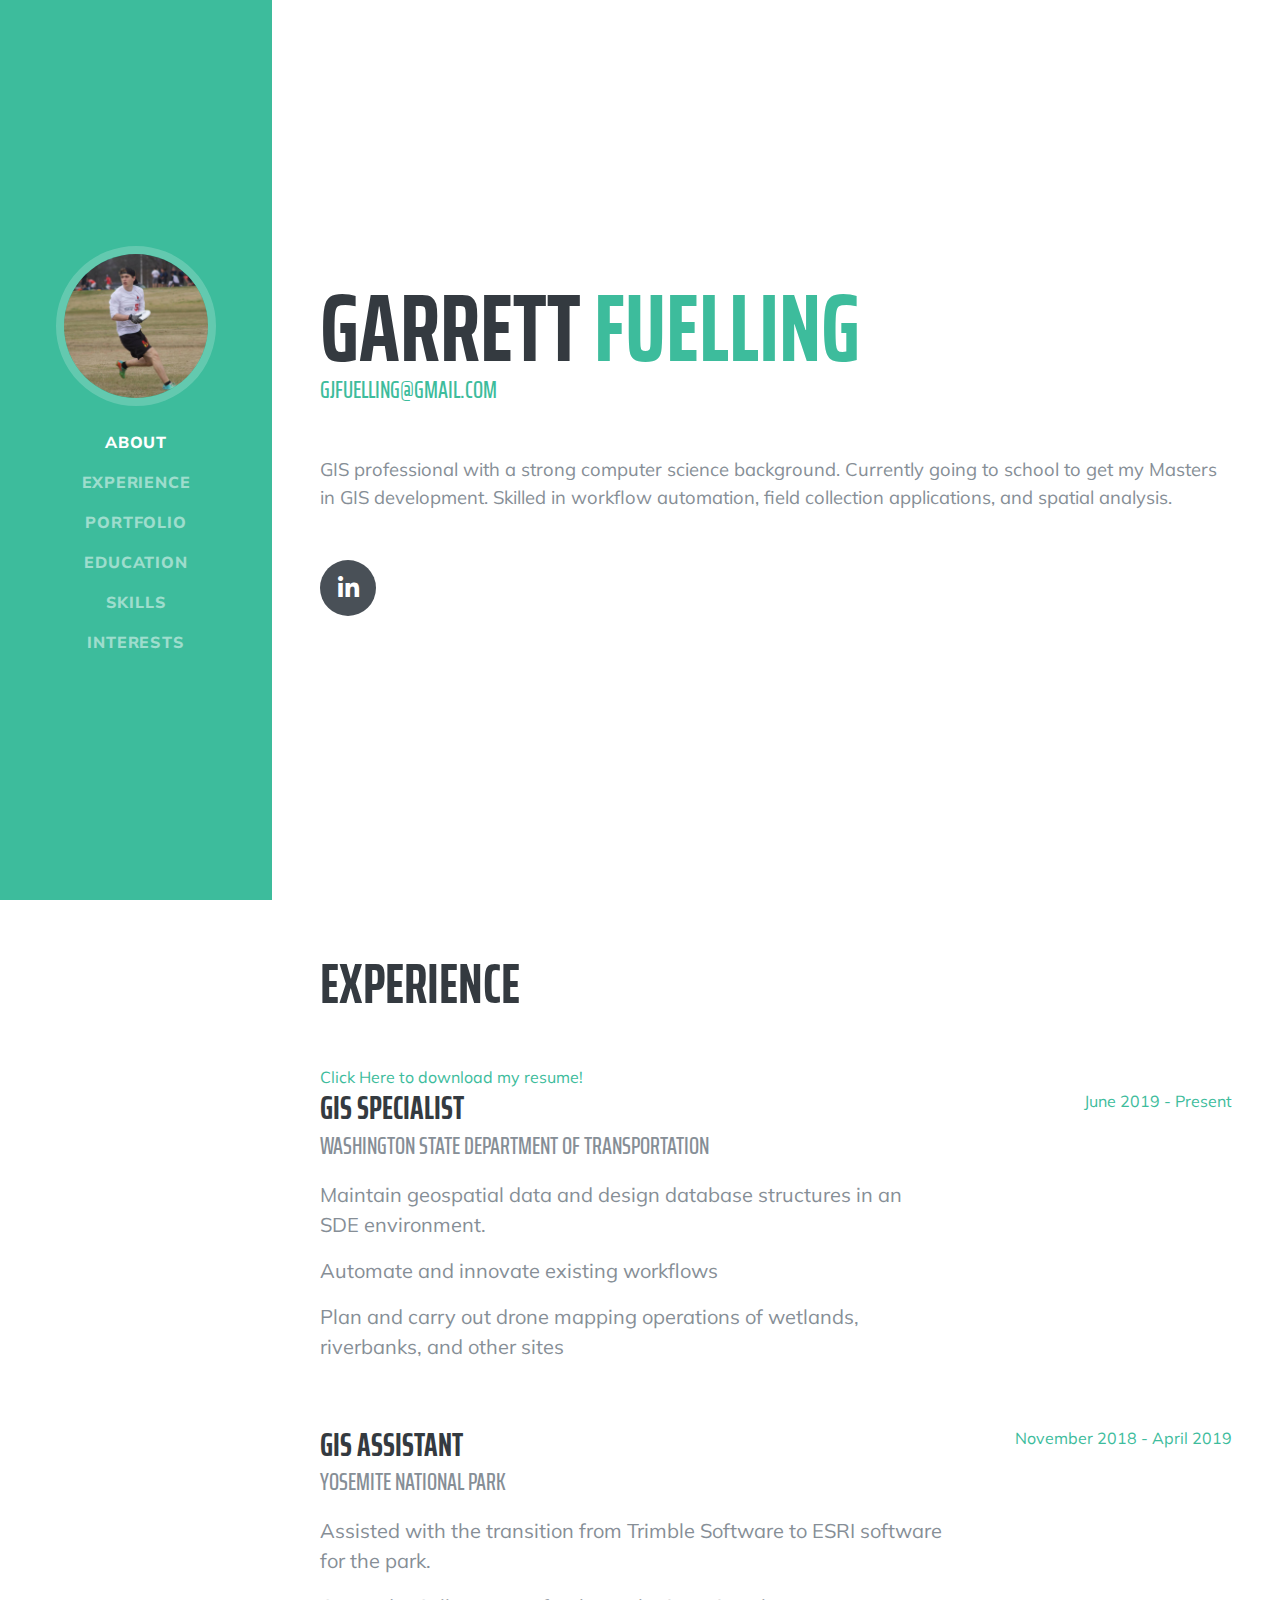
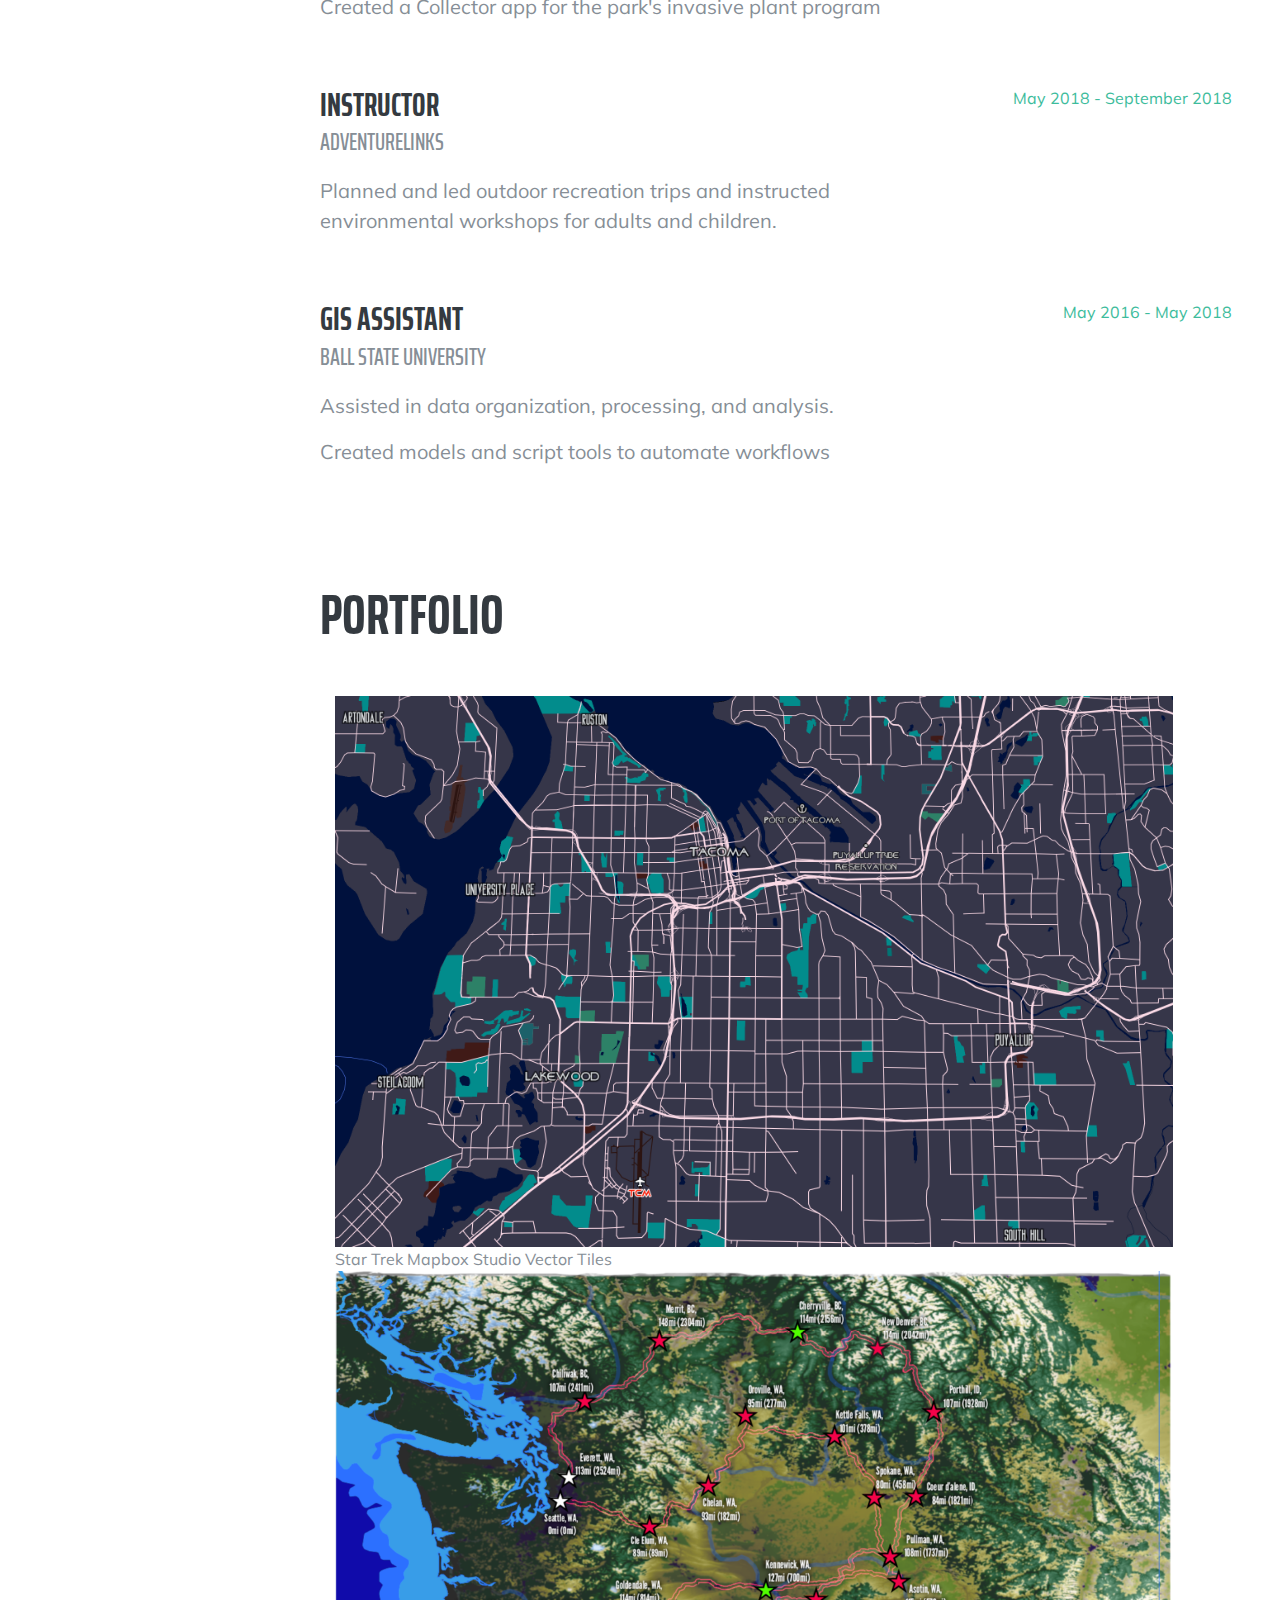
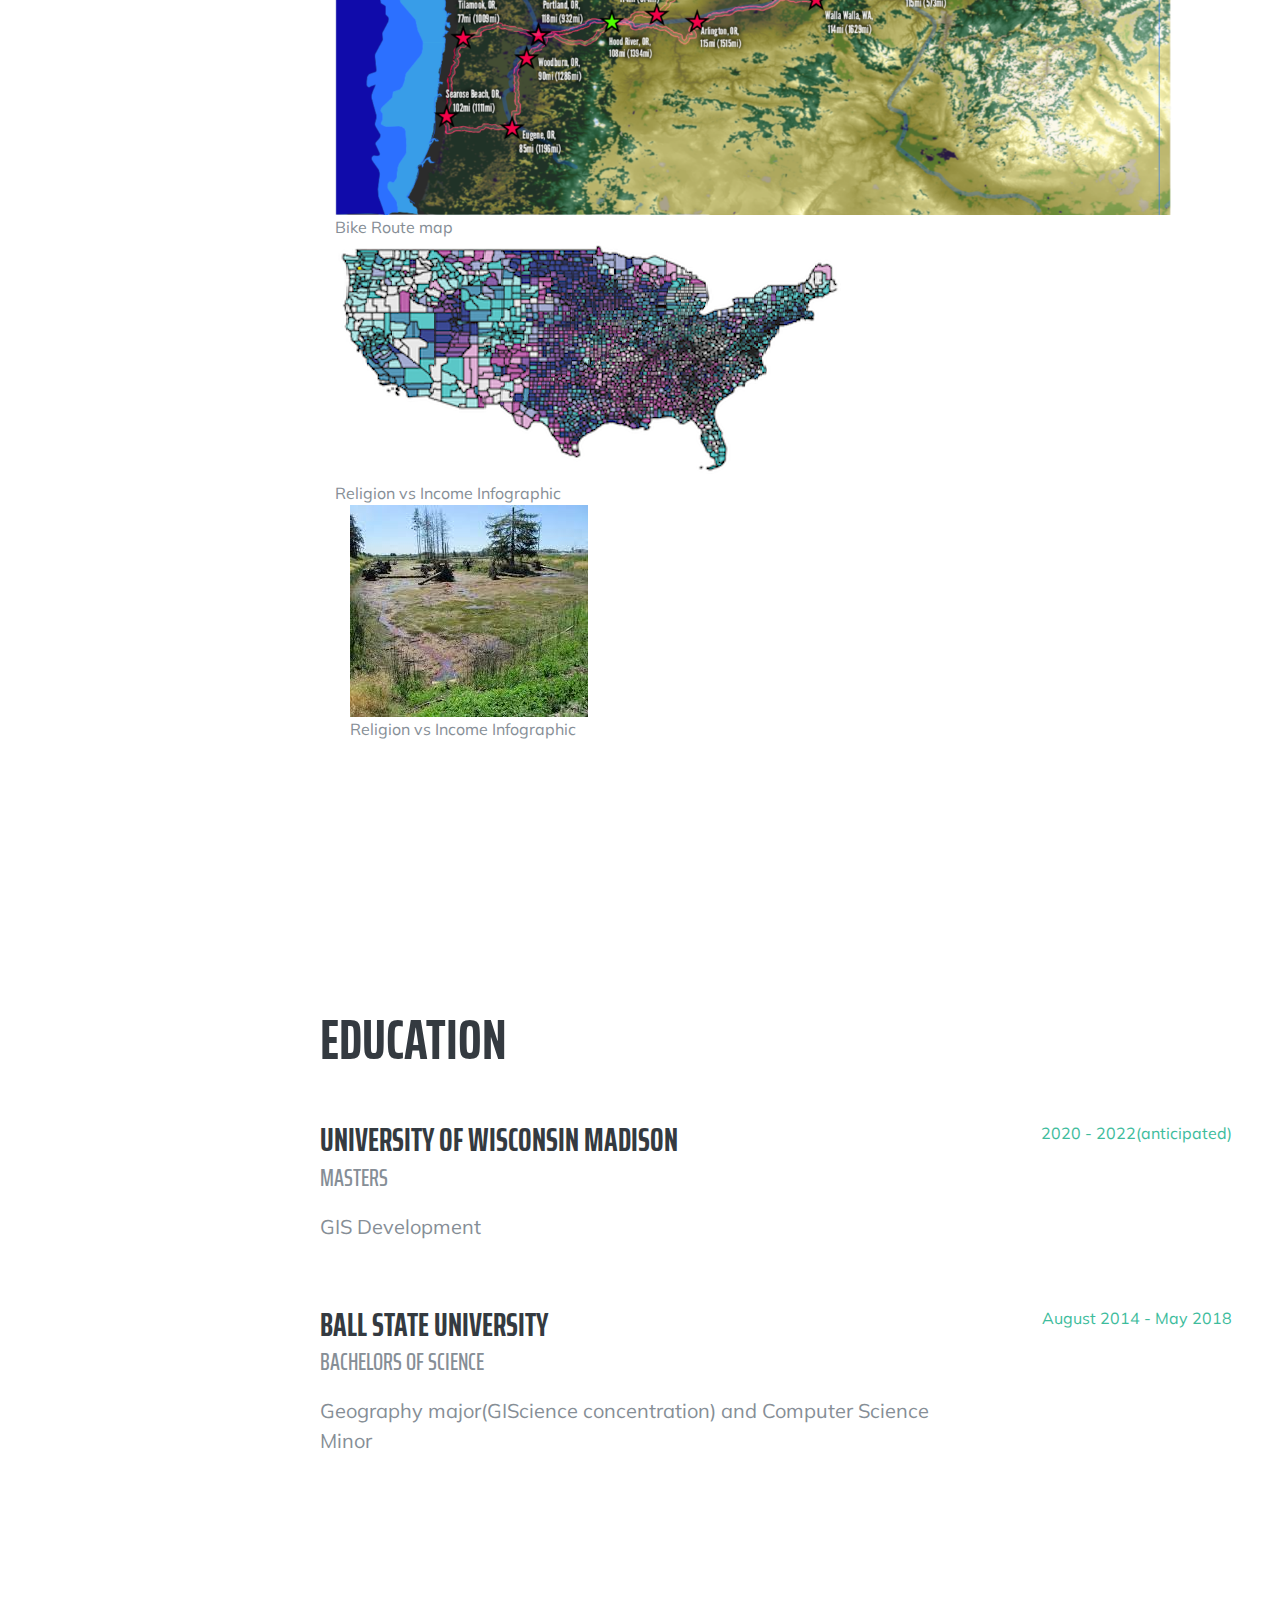
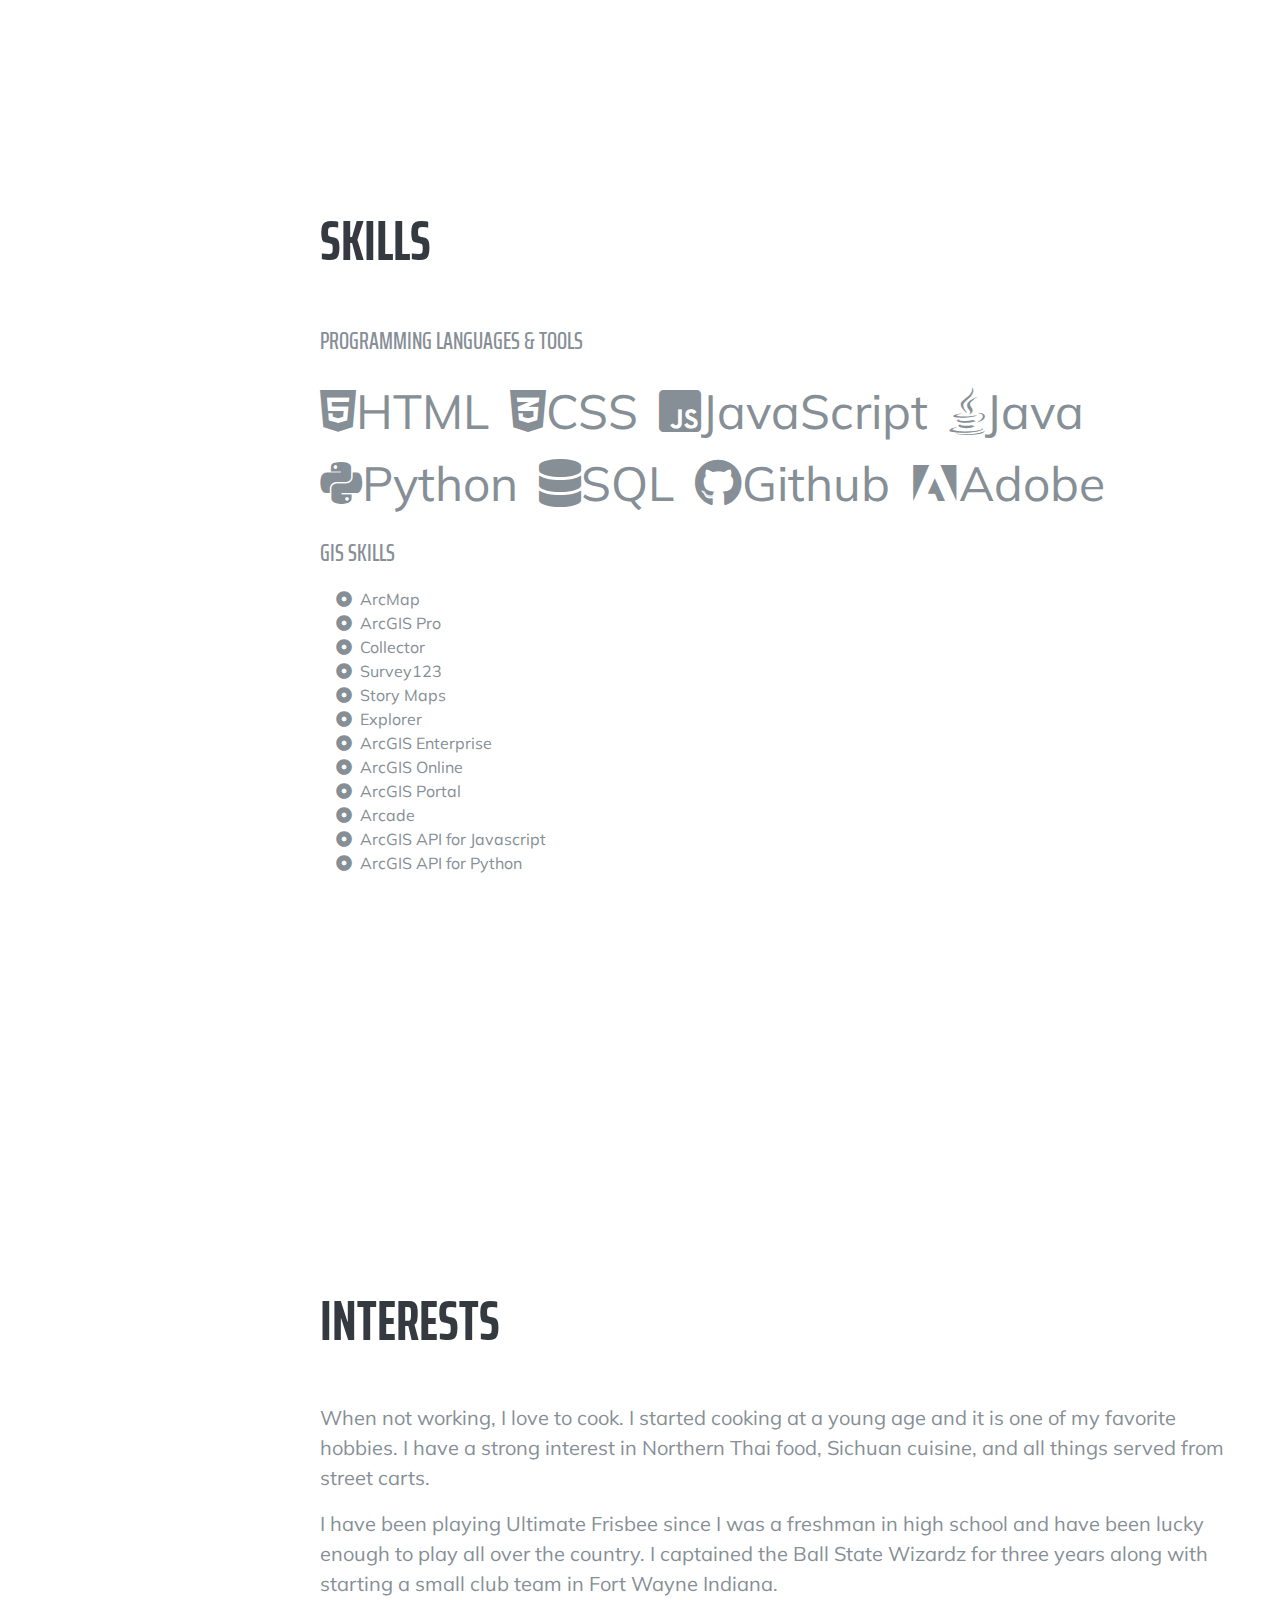
==== commit 6df9e955: "re-familarize" ====
--- a/index.html
+++ b/index.html
@@ -170,6 +170,13 @@
           </a>
           <br>Religion vs Income Infographic
         </div>
+        <div class="container">
+          <div class="thumbnail portfolio-thumbnail">
+            <a href="portfolio/BPJAutomation.html">
+              <img class="link_image" src="assets/BPJPortfoliothumbnail.jpg" alt="BPJ Automation" />
+            </a>
+            <br>Religion vs Income Infographic
+          </div>
       </div>
     </div>
   </div>
@@ -243,10 +250,10 @@
         <ul class="fa-ul mb-0">
           <li>
             <i class="fa-li fa fa-dot-circle"></i>
-            ArcMap 10.7</li>
-          <li>
-            <i class="fa-li fa fa-dot-circle"></i>
-            ArcGIS Pro 2.4.2</li>
+            ArcMap</li>
+          <li>
+            <i class="fa-li fa fa-dot-circle"></i>
+            ArcGIS Pro</li>
           <li>
             <i class="fa-li fa fa-dot-circle"></i>
             Collector</li>
@@ -293,39 +300,6 @@
 
     <hr class="m-0">
 
-    <!-- <section class="resume-section p-3 p-lg-5 d-flex align-items-center" id="awards">
-      <div class="w-100">
-        <h2 class="mb-5">Awards &amp; Certifications</h2>
-        <ul class="fa-ul mb-0">
-          <li>
-            <i class="fa-li fa fa-trophy text-warning"></i>
-            Google Analytics Certified Developer</li>
-          <li>
-            <i class="fa-li fa fa-trophy text-warning"></i>
-            Mobile Web Specialist - Google Certification</li>
-          <li>
-            <i class="fa-li fa fa-trophy text-warning"></i>
-            1<sup>st</sup>
-            Place - University of Colorado Boulder - Emerging Tech Competition 2009</li>
-          <li>
-            <i class="fa-li fa fa-trophy text-warning"></i>
-            1<sup>st</sup>
-            Place - University of Colorado Boulder - Adobe Creative Jam 2008 (UI Design Category)</li>
-          <li>
-            <i class="fa-li fa fa-trophy text-warning"></i>
-            2<sup>nd</sup>
-            Place - University of Colorado Boulder - Emerging Tech Competition 2008</li>
-          <li>
-            <i class="fa-li fa fa-trophy text-warning"></i>
-            1<sup>st</sup>
-            Place - James Buchanan High School - Hackathon 2006</li>
-          <li>
-            <i class="fa-li fa fa-trophy text-warning"></i>
-            3<sup>rd</sup>
-            Place - James Buchanan High School - Hackathon 2005</li>
-        </ul>
-      </div>
-    </section> -->
 
   </div>
 
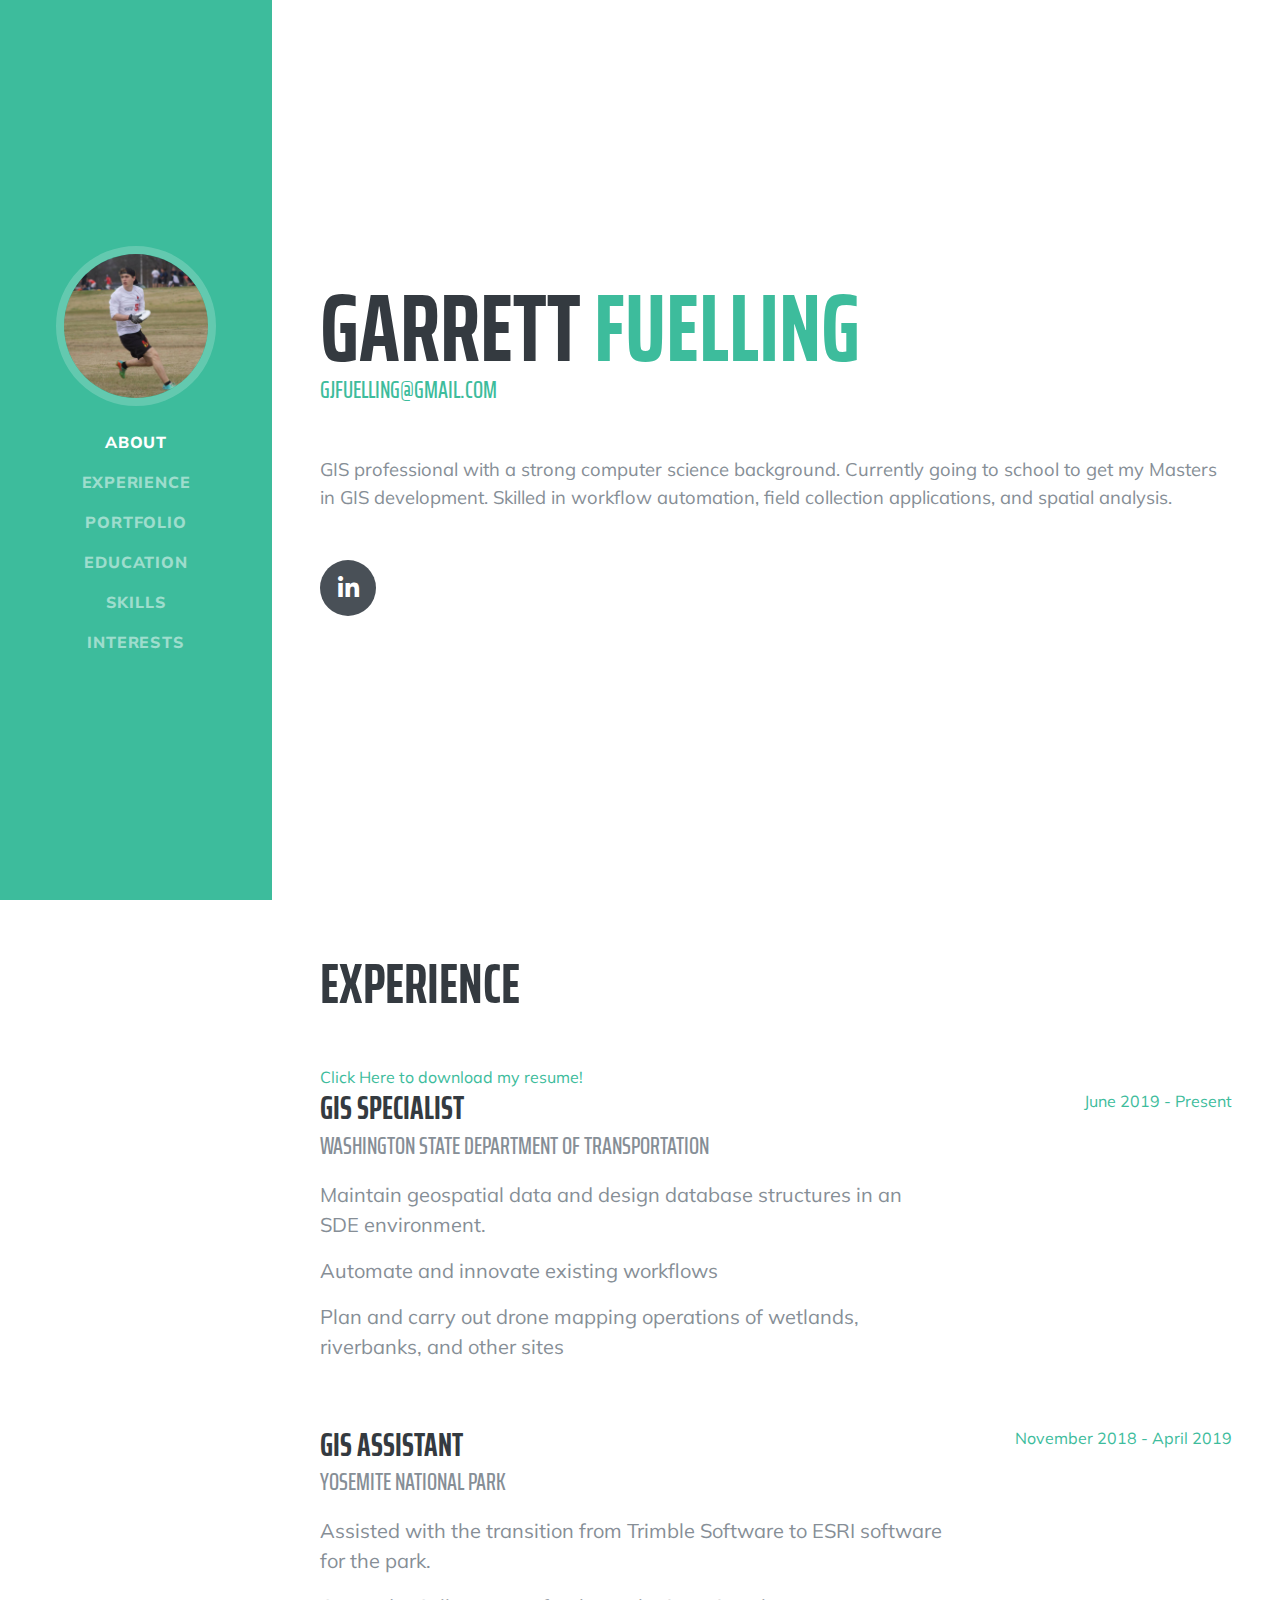
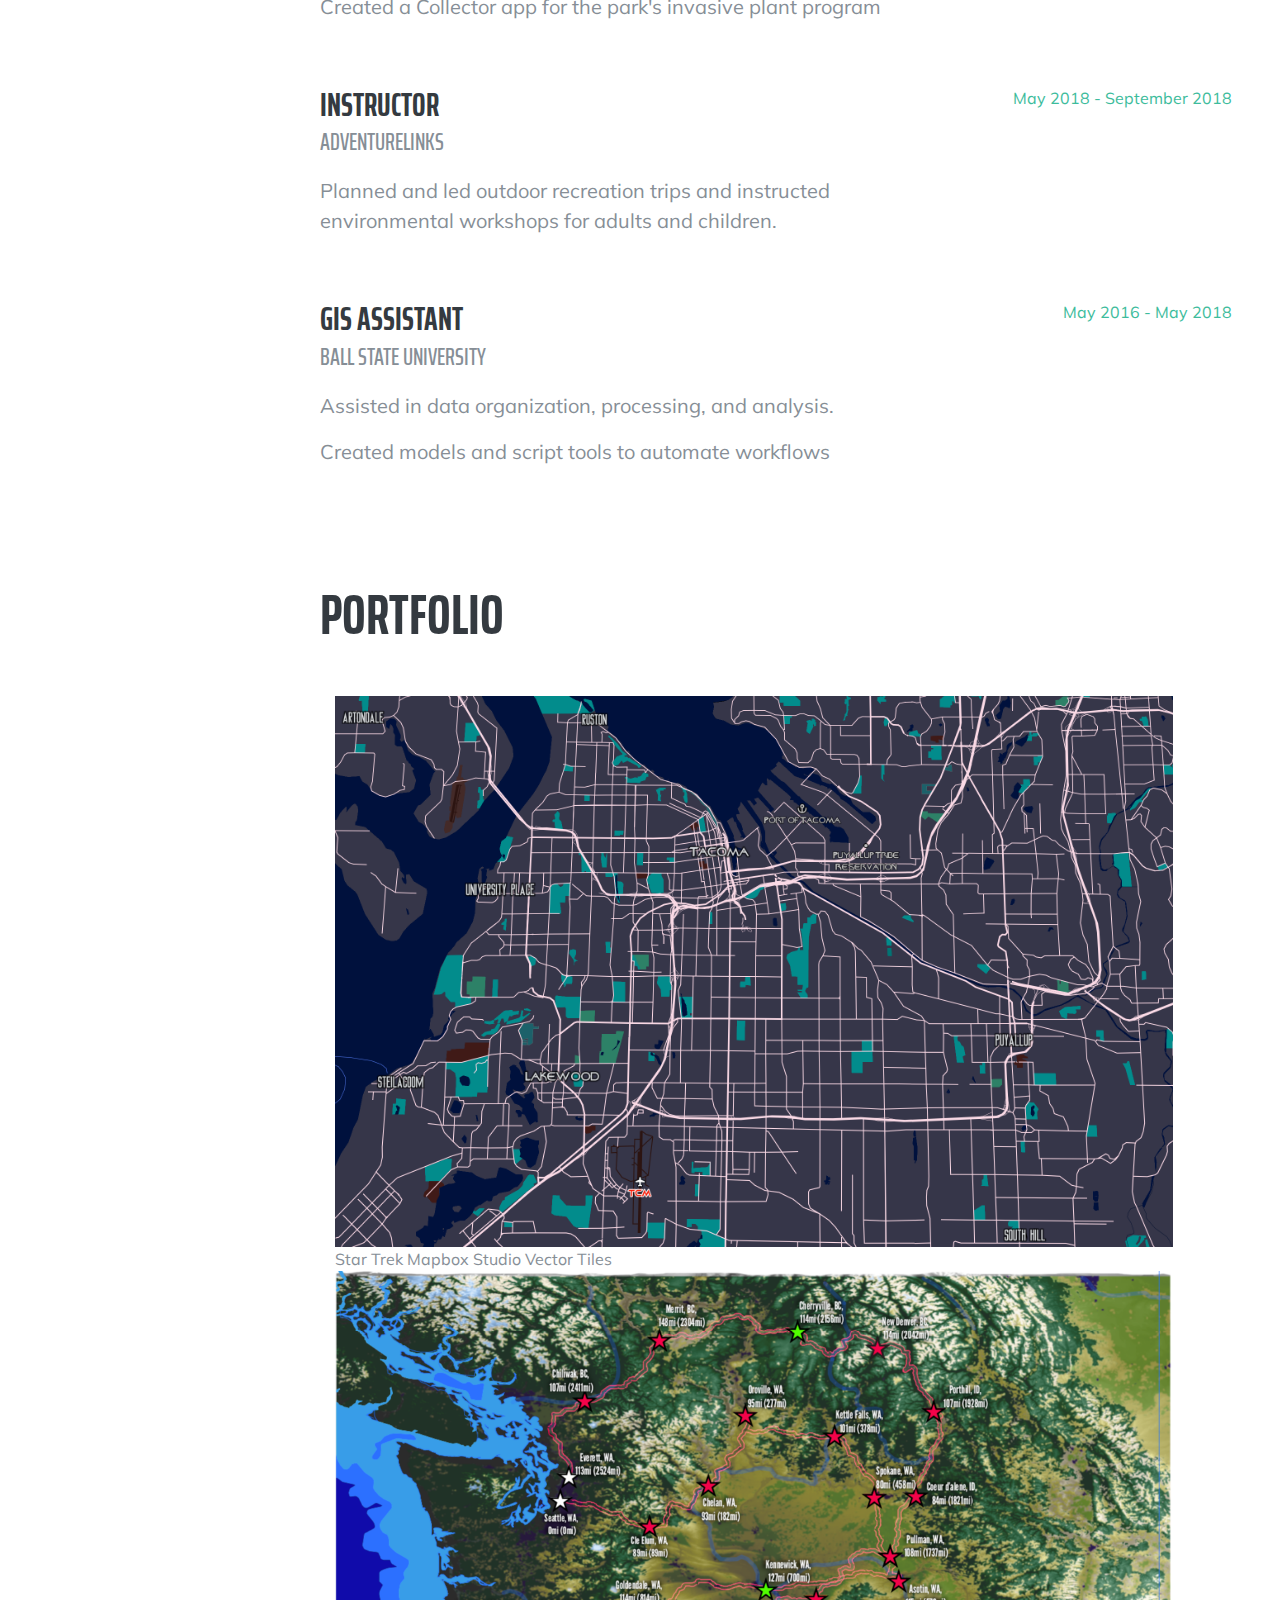
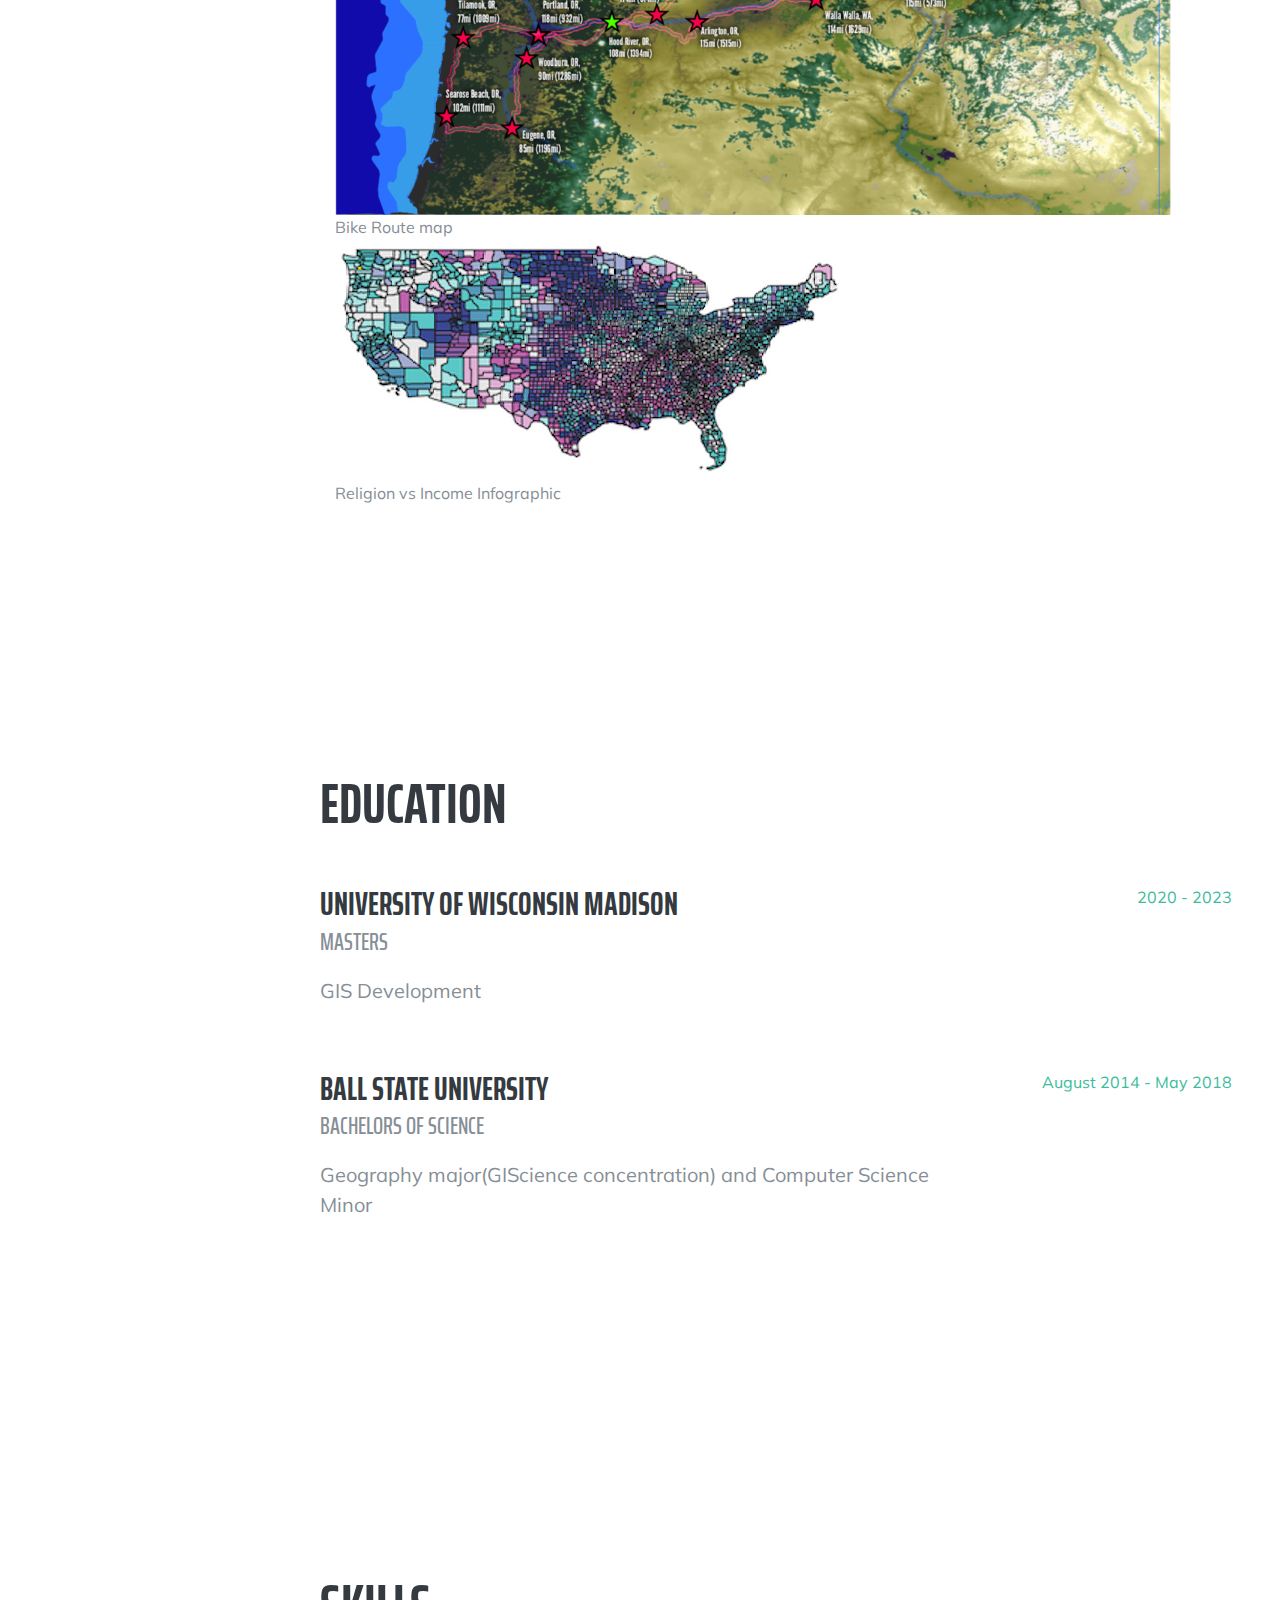
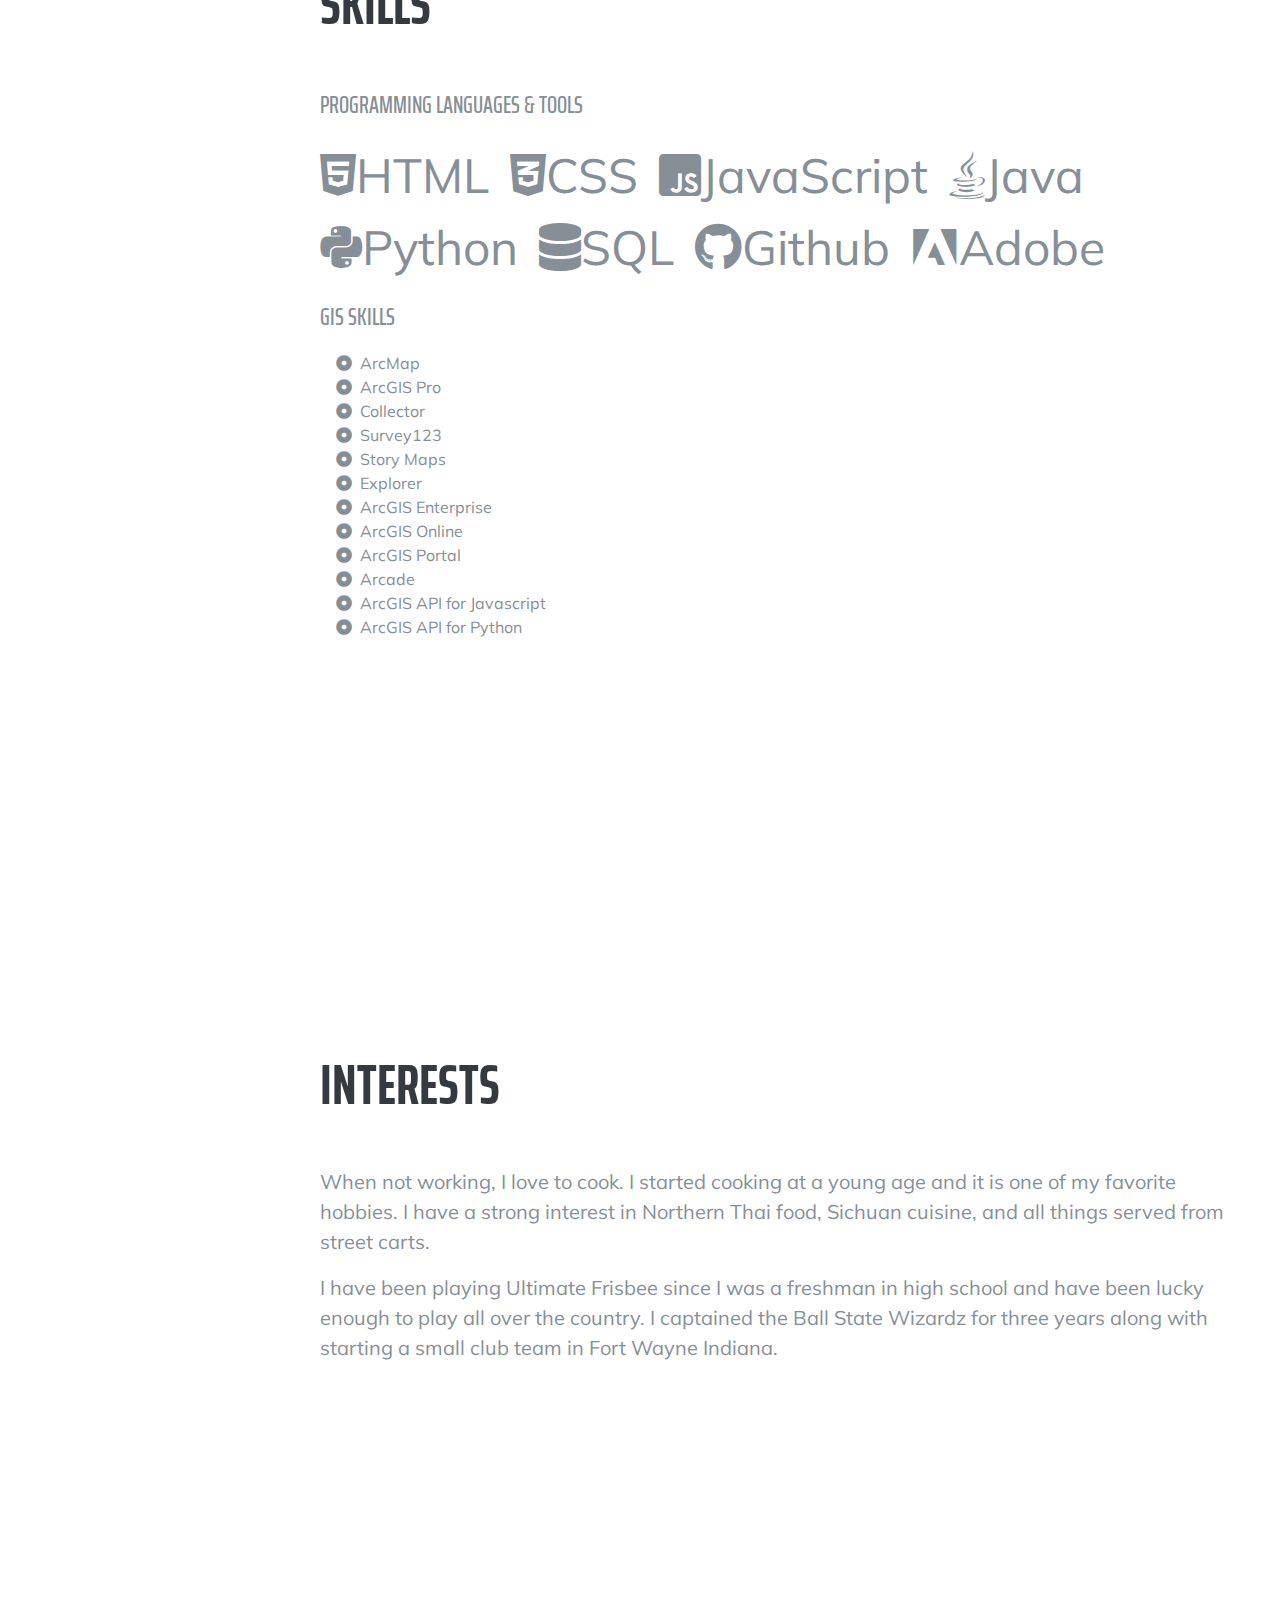
==== commit 4393d0e3: "Update index.html" ====
--- a/index.html
+++ b/index.html
@@ -170,14 +170,6 @@
           </a>
           <br>Religion vs Income Infographic
         </div>
-        <div class="container">
-          <div class="thumbnail portfolio-thumbnail">
-            <a href="portfolio/BPJAutomation.html">
-              <img class="link_image" src="assets/BPJPortfoliothumbnail.jpg" alt="BPJ Automation" />
-            </a>
-            <br>Religion vs Income Infographic
-          </div>
-      </div>
     </div>
   </div>
 </div>
@@ -194,7 +186,7 @@
             <p>GIS Development</p>
           </div>
           <div class="resume-date text-md-right">
-            <span class="text-primary">2020 - 2022(anticipated)</span>
+            <span class="text-primary">2020 - 2023</span>
           </div>
         </div>
 
